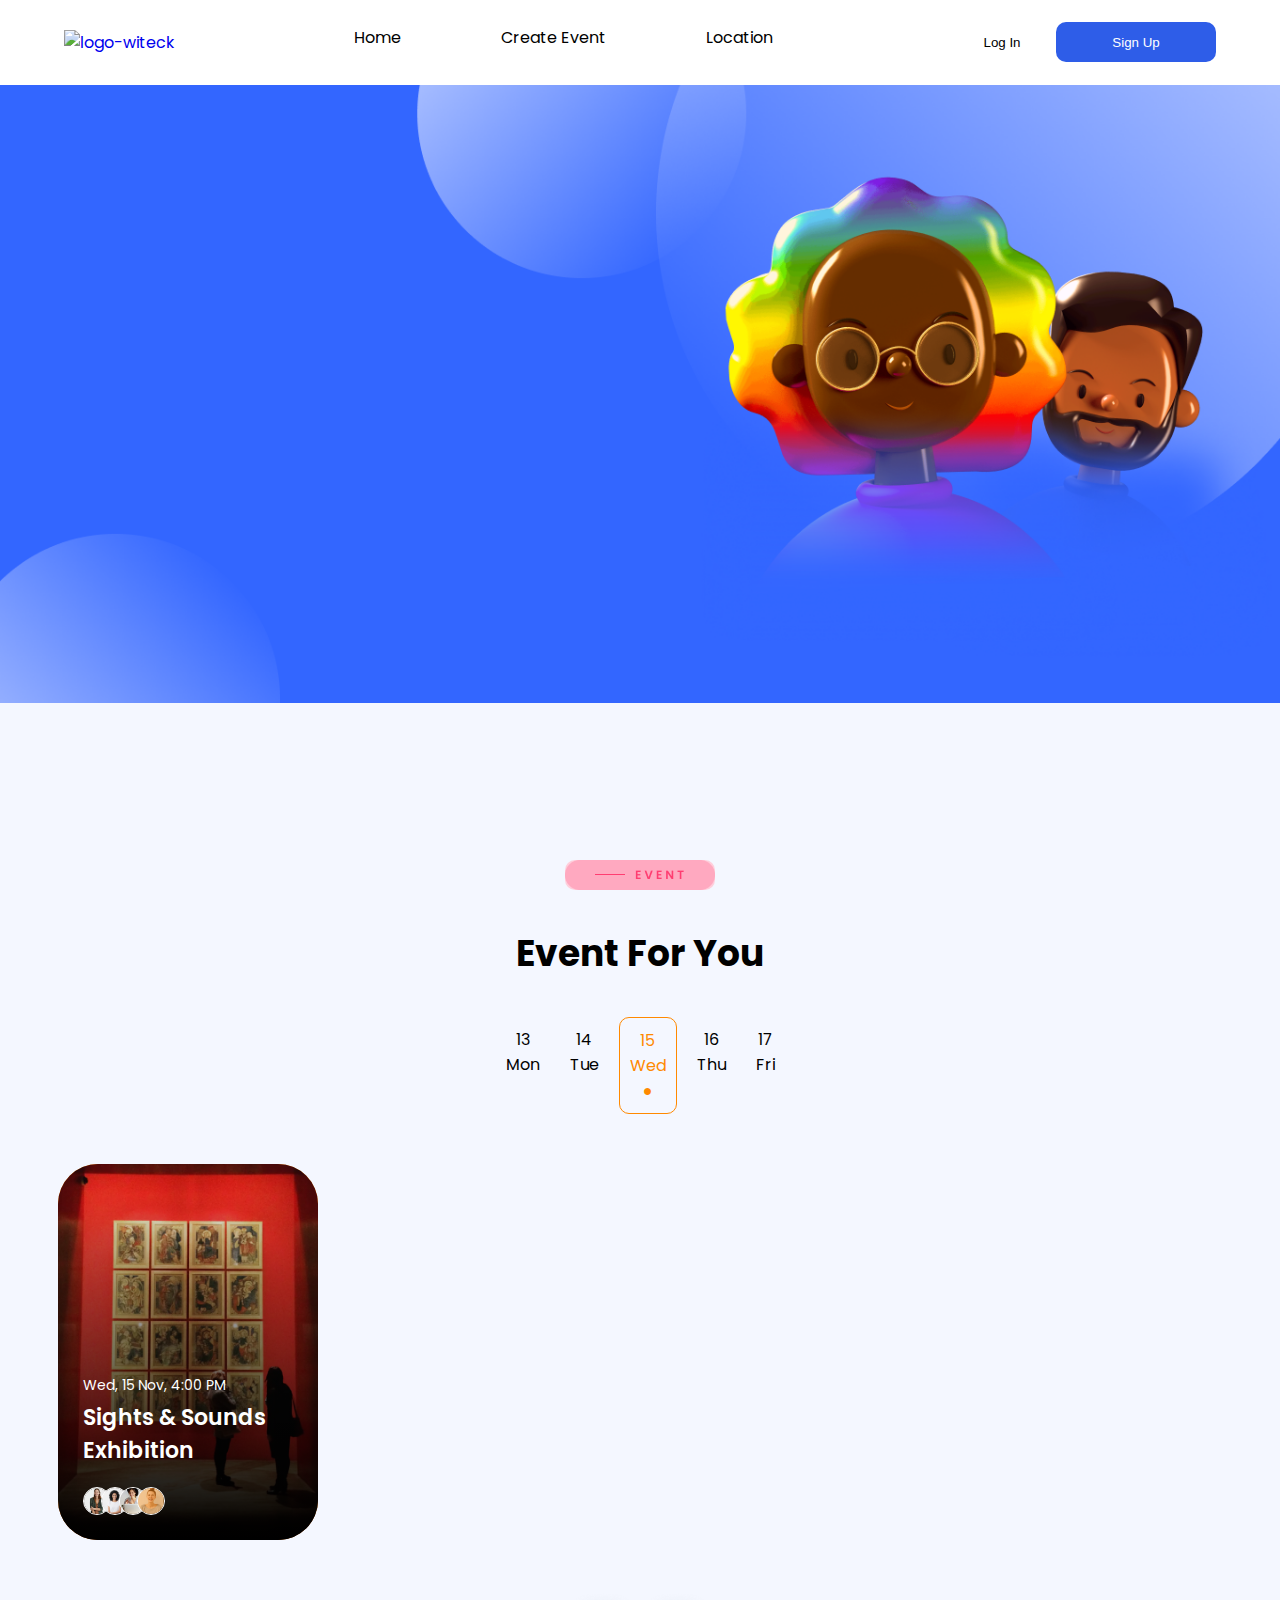
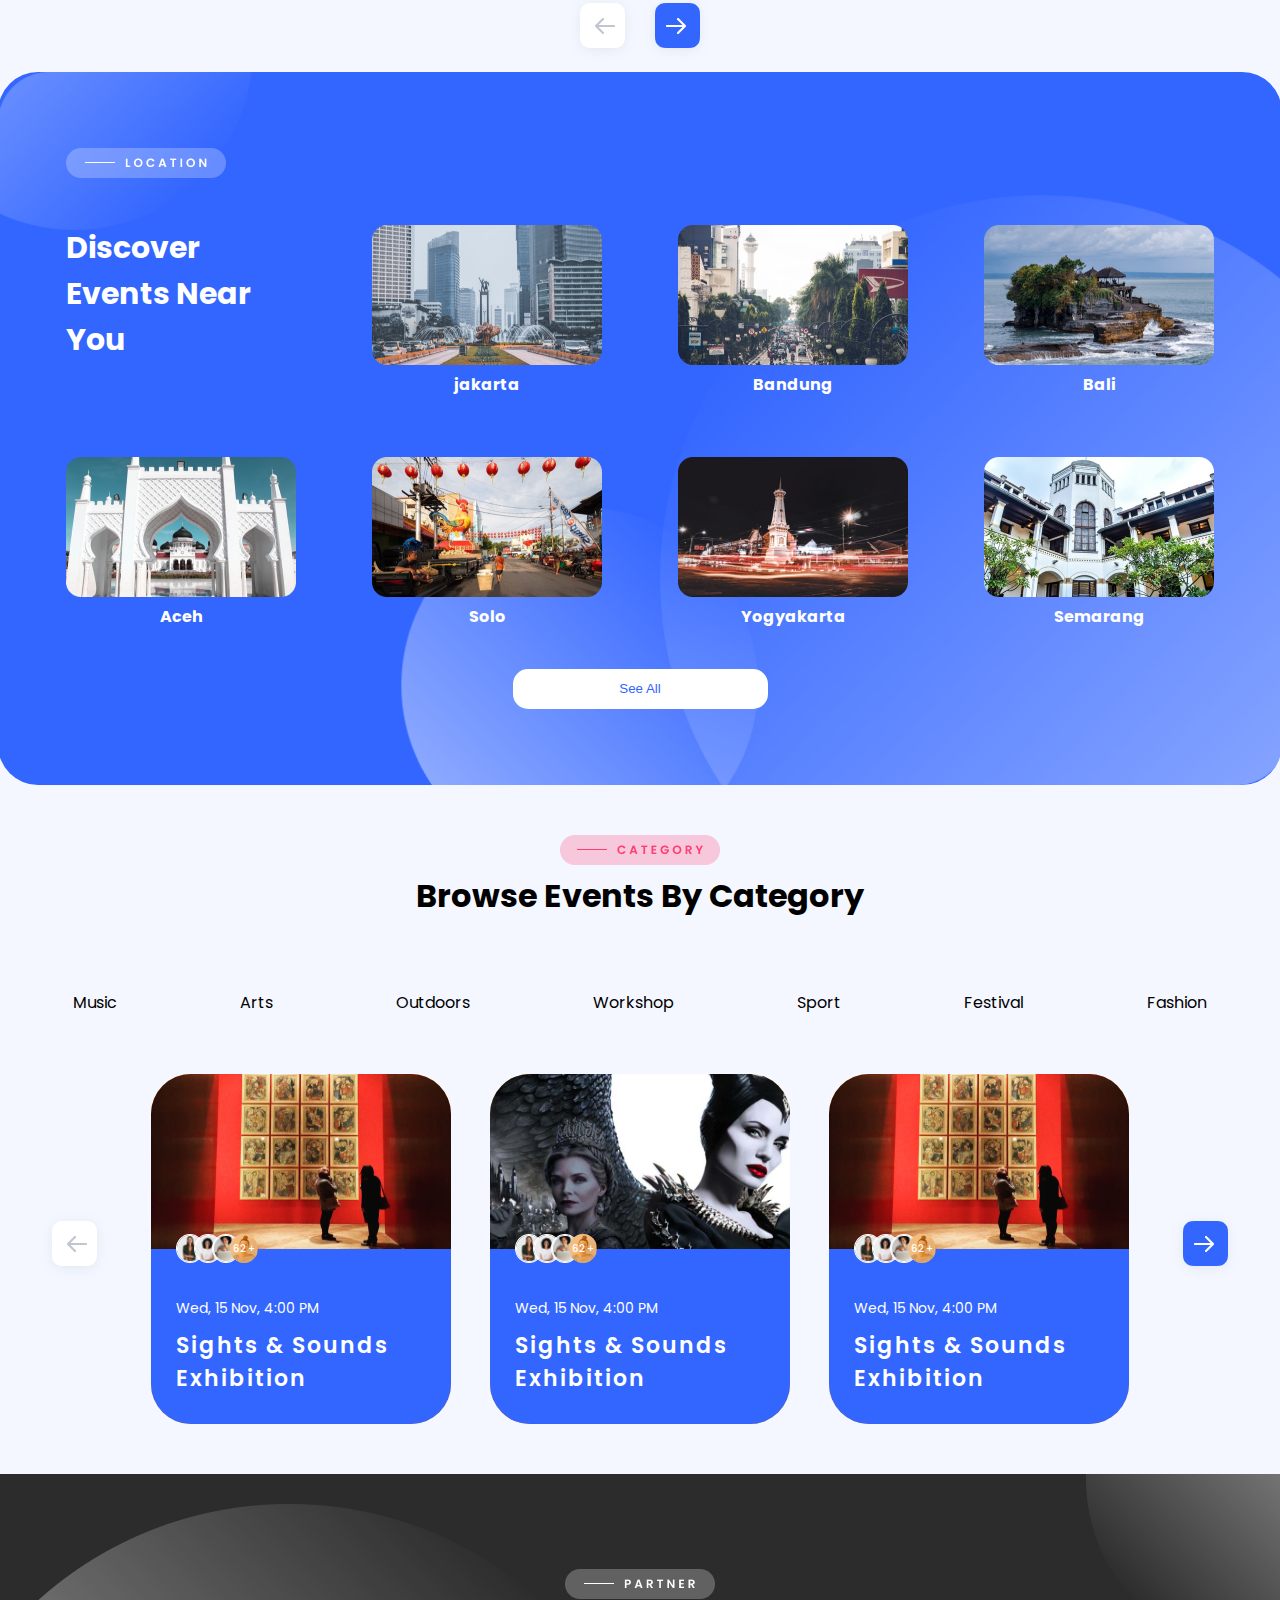
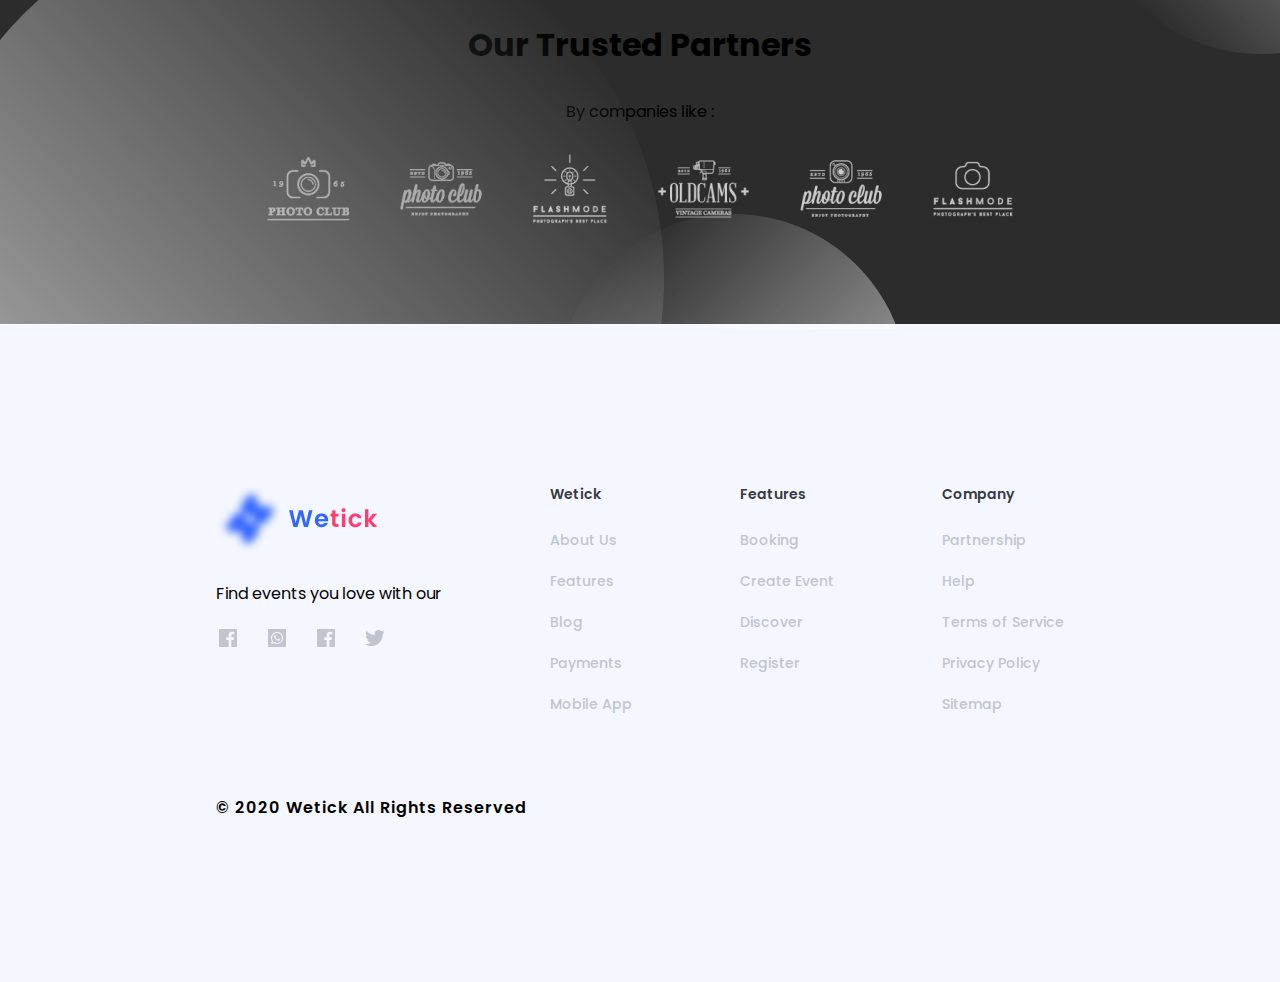
==== index.html @ 055c7e07 "delete structure old and change new ctructure in content event (index.html). Add img too" ====
<!DOCTYPE html>
<html lang="en">
  <head>
    <meta charset="UTF-8" />
    <meta name="viewport" content="width=device-width, initial-scale=1.0" />
    <title>Document</title>
  </head>
  <body>
    <!DOCTYPE html>
    <html lang="en">
      <head>
        <meta charset="UTF-8" />
        <meta name="viewport" content="width=device-width, initial-scale=1.0" />
        <title>Profile</title>
        <!-- My Fonts -->
        <link rel="preconnect" href="https://fonts.googleapis.com" />
        <link rel="preconnect" href="https://fonts.gstatic.com" crossorigin />
        <link
          href="https://fonts.googleapis.com/css2?family=Poppins:wght@100;200;300;400;600;700&display=swap"
          rel="stylesheet"
        />
        <!-- Feather Icons -->
        <script src="https://unpkg.com/feather-icons"></script>
        <!-- Style css -->
        <link rel="stylesheet" href="css/style.css" />
      </head>
      <body>
        <!-- Navbar Start -->
        <nav class="navbar">
          <a href="#"><img src="img/logo-Wetick.png" alt="logo-witeck" /></a>

          <div class="navbar-nav" id="navbar-nav">
            <a href="#home">Home</a>
            <a href="#create">Create Event</a>
            <a href="#location">Location</a>
          </div>

          <div class="button" id="button">
            <button type="button" class="button1">Log In</button>
            <button type="button" class="button2">Sign Up</button>
          </div>
          <div id="hamburger-menu" class="button-hamburger-menu">
            <i data-feather="menu"></i>
          </div>
        </nav>
        <!-- Navbar Start End -->

        <!-- bg picture start -->
        <div class="bg-home">
          <div class="bg-picture">
            <img src="img/logo-background.png" alt="" />
          </div>
          <div class="event">
            <div class="logo-event">
              <img src="img/logo-event.png" alt="" />
            </div>
            <div class="text-event">
              <p>Event For You</p>
            </div>
          </div>
        </div>
        <!-- bg picture start -->

        <!-- date grid start  -->

        <div class="content">
          <div class="date-grid">
            <div>
              <div>13</div>
              <div>Mon</div>
            </div>
            <div>
              <div>14</div>
              <div>Tue</div>
            </div>
            <div class="active">
              <div>15</div>
              <div>Wed</div>
            </div>
            <div>
              <div>16</div>
              <div>Thu</div>
            </div>
            <div>
              <div>17</div>
              <div>Fri</div>
            </div>
          </div>
        </div>
        <!-- date grid end  -->

        <!-- CONTENT EVENT START -->
        <div id="list-event" class="list-event">
          <div class="content-event-index">
            <img src="img/picture-event1.png" alt="event1" />
            <div class="information-event-index">
              <div class="date-event-index">
                <div>Wed, 15 Nov, 4:00 PM</div>
                <div>Sights & Sounds Exhibition</div>
              </div>
              <div class="attende">
                <div>
                  <img src="img/people1.png" alt="people1" />
                </div>
                <div>
                  <img src="img/people2.png" alt="people2" />
                </div>
                <div>
                  <img src="img/people3.png" alt="people3" />
                </div>
                <div>
                  <img src="img/people4.png" alt="people4" />
                </div>
              </div>
            </div>
          </div>
          <!-- <div class="content-event-index">
            <img src="img/picture-event2.png" alt="" />
            <div class="information-event-index">
              <div class="date-event-index">
                <div>Wed, 15 Nov, 4:00 PM</div>
                <div>Sights & Sounds Exhibition</div>
              </div>
              <div class="attende">
                <div>
                  <img src="img/people1.png" alt="avatr1" />
                </div>
                <div>
                  <img src="img/people2.png" alt="avatr1" />
                </div>
                <div>
                  <img src="img/people3.png" alt="avatr1" />
                </div>
                <div>
                  <img src="img/people4.png" alt="avatr1" />
                </div>
              </div>
            </div>
          </div>
          <div class="content-event-index">
            <img src="img/picture-event1.png" alt="" />
            <div class="information-event-index">
              <div class="date-event-index">
                <div>Wed, 15 Nov, 4:00 PM</div>
                <div>Sights & Sounds Exhibition</div>
              </div>
              <div class="attende">
                <div>
                  <img src="img/people1.png" alt="avatr1" />
                </div>
                <div>
                  <img src="img/people2.png" alt="avatr1" />
                </div>
                <div>
                  <img src="img/people3.png" alt="avatr1" />
                </div>
                <div>
                  <img src="img/people4.png" alt="avatr1" />
                </div>
              </div>
            </div>
          </div>
          <div class="content-event-index">
            <img src="img/picture-event2.png" alt="" />
            <div class="information-event-index">
              <div class="date-event-index">
                <div>Wed, 15 Nov, 4:00 PM</div>
                <div>Sights & Sounds Exhibition</div>
              </div>
              <div class="attende">
                <div>
                  <img src="img/people1.png" alt="avatr1" />
                </div>
                <div>
                  <img src="img/people2.png" alt="avatr1" />
                </div>
                <div>
                  <img src="img/people3.png" alt="avatr1" />
                </div>
                <div>
                  <img src="img/people4.png" alt="avatr1" />
                </div>
              </div>
            </div>
          </div>
          <div class="content-event-index">
            <img src="img/picture-event1.png" alt="" />
            <div class="information-event-index">
              <div class="date-event-index">
                <div>Wed, 15 Nov, 4:00 PM</div>
                <div>Sights & Sounds Exhibition</div>
              </div>
              <div class="attende">
                <div>
                  <img src="img/people1.png" alt="avatr1" />
                </div>
                <div>
                  <img src="img/people2.png" alt="avatr1" />
                </div>
                <div>
                  <img src="img/people3.png" alt="avatr1" />
                </div>
                <div>
                  <img src="img/people4.png" alt="avatr1" />
                </div>
              </div>
            </div>
          </div>
          <div class="content-event-index">
            <img src="img/picture-event2.png" alt="" />
            <div class="information-event-index">
              <div class="date-event-index">
                <div>Wed, 15 Nov, 4:00 PM</div>
                <div>Sights & Sounds Exhibition</div>
              </div>
              <div class="attende">
                <div>
                  <img src="img/people1.png" alt="avatr1" />
                </div>
                <div>
                  <img src="img/people2.png" alt="avatr1" />
                </div>
                <div>
                  <img src="img/people3.png" alt="avatr1" />
                </div>
                <div>
                  <img src="img/people4.png" alt="avatr1" />
                </div>
              </div>
            </div>
          </div> -->
        </div>
        <div class="button-event">
          <div class="row-button">
            <a class="button-left">
              <img src="img/button-left.png" alt="" />
            </a>
          </div>
          <div class="row-button">
            <a class="button-left">
              <img src="img/button-right.png" alt="" />
            </a>
          </div>
        </div>
        <!-- CONTENT EVENT END -->
        <!-- city start -->

        <div class="ellipse1">
          <div class="content-ellipse">
            <div class="logo-location">
              <img src="img/logo-location.png" alt="" />
            </div>
            <div class="content-place1">
              <div class="cp1">
                <div class="text-content">
                  <h1>Discover Events Near You</h1>
                </div>
                <div class="cp-jakarta">
                  <img src="img/Jakarta.png" alt="" />
                  <h4>jakarta</h4>
                </div>
                <div class="cp-bandung">
                  <img src="img/bandung.png" alt="" />
                  <h4>Bandung</h4>
                </div>
                <div class="cp-bali">
                  <img src="img/bali.png" alt="" />
                  <h4>Bali</h4>
                </div>
              </div>
            </div>
            <div class="content-place2">
              <div class="cp2">
                <div class="cp-aceh">
                  <img src="img/aceh.png" alt="" />
                  <h4>Aceh</h4>
                </div>
                <div class="cp-solo">
                  <img src="img/solo.png" alt="" />
                  <h4>Solo</h4>
                </div>
                <div class="cp-yogyakarta">
                  <img src="img/yogyakarta.png" alt="" />
                  <h4>Yogyakarta</h4>
                </div>
                <div class="cp-semarang">
                  <img src="img/semarang.png" alt="" />
                  <h4>Semarang</h4>
                </div>
              </div>
            </div>
            <div class="button-city">
              <button type="button">See All</button>
            </div>
          </div>
        </div>

        <!-- city end -->

        <!-- Category start -->
        <div class="category">
          <div class="heading-category">
            <div class="icon-category">
              <img src="img/logo-category.png" alt="" />
            </div>
            <div class="text-category">
              <h1>Browse Events By Category</h1>
            </div>
          </div>
          <div>
            <div class="various-category">
              <div class="nav-category">
                <a href="#">Music</a>
              </div>
              <div class="nav-category">
                <a href="#">Arts</a>
              </div>
              <div class="nav-category">
                <a href="#">Outdoors</a>
              </div>
              <div class="nav-category">
                <a href="#">Workshop</a>
              </div>
              <div class="nav-category">
                <a href="#">Sport</a>
              </div>
              <div class="nav-category">
                <a href="#">Festival</a>
              </div>
              <div class="nav-category">
                <a href="#">Fashion</a>
              </div>
            </div>
            <div class="parent-category">
              <div class="row-button">
                <a class="button-left">
                  <img src="img/button-left.png" alt="" />
                </a>
              </div>
              <div class="child-category">
                <img src="img/pic-category1.png" alt="" />
                <div class="content-avatar">
                  <div class="pic-avatar">
                    <div class="avatar1"></div>
                    <div class="avatar2"></div>
                    <div class="avatar3"></div>
                    <div class="avatar4">
                      <span class="top-layer">62+</span>
                    </div>
                  </div>
                  <div class="information">
                    <div class="day">Wed, 15 Nov, 4:00 PM</div>
                    <div class="title">Sights & Sounds Exhibition</div>
                  </div>
                </div>
              </div>
              <div class="child-category">
                <img src="img/pic-category2.png" alt="" />
                <div class="content-avatar">
                  <div class="pic-avatar">
                    <div class="avatar1"></div>
                    <div class="avatar2"></div>
                    <div class="avatar3"></div>
                    <div class="avatar4">
                      <span class="top-layer">62+</span>
                    </div>
                  </div>
                  <div class="information">
                    <div class="day">Wed, 15 Nov, 4:00 PM</div>
                    <div class="title">Sights & Sounds Exhibition</div>
                  </div>
                </div>
              </div>
              <div class="child-category">
                <img src="img/pic-category1.png" alt="" />
                <div class="content-avatar">
                  <div class="pic-avatar">
                    <div class="avatar1"></div>
                    <div class="avatar2"></div>
                    <div class="avatar3"></div>
                    <div class="avatar4">
                      <span class="top-layer">62+</span>
                    </div>
                  </div>
                  <div class="information">
                    <div class="information-day">
                      <div class="day">Wed, 15 Nov, 4:00 PM</div>
                    </div>
                    <div class="information-tittle">
                      <div class="title">Sights & Sounds Exhibition</div>
                    </div>
                  </div>
                </div>
              </div>
              <div class="row-button">
                <a class="button-right"
                  ><img src="img/button-right.png" alt=""
                /></a>
              </div>
            </div>
          </div>
        </div>
        <!-- Category End -->

        <!-- GAMBAR START -->
        <!-- GAMBAR End -->

        <!-- sponsor start -->
        <div class="bg-sponsor">
          <div class="bg-sponsor-img1">
            <img src="img/Ellipse 1.png" alt="" />
          </div>
          <div class="bg-sponsor-img2">
            <img src="img/Ellipse 2.png" alt="" />
          </div>
          <div class="bg-sponsor-img3">
            <img src="img/Ellipse 3.png" alt="" />
          </div>
          <div class="partner">
            <div class="logo-partner">
              <img src="img/logo-partner.png" alt="" />
            </div>
            <div class="text-sponsor">
              <div class="heading-sponsor">
                <h1>Our Trusted Partners</h1>
              </div>
              <div class="paragraph-sponsor">
                <p>By companies like :</p>
              </div>
              <div class="logo-sponsor">
                <img src="img/sponsor1.png" alt="" />
                <img src="img/sponsor2.png" alt="" />
                <img src="img/sponsor3.png" alt="" />
                <img src="img/sponsor4.png" alt="" />
                <img src="img/sponsor5.png" alt="" />
                <img src="img/sponsor6.png" alt="" />
              </div>
              <div class="logo-sponsor2">
                <div class="clone1">
                  <img src="img/sponsor1.png" alt="" />
                  <img src="img/sponsor3.png" alt="" />
                  <img src="img/sponsor2.png" alt="" />
                </div>
                <div class="clone2">
                  <img src="img/sponsor5.png" alt="" />
                  <img src="img/sponsor4.png" alt="" />
                  <img src="img/sponsor6.png" alt="" />
                </div>
              </div>
            </div>
          </div>
        </div>

        <!-- sponsor END -->

        <footer class="footer">
          <div class="footer1">
            <div class="footer-logo">
              <div class="logo">
                <a href="">
                  <img src="img/logo-wetick.png" alt="" />
                </a>
              </div>
              <div class="text-wetick">Find events you love with our</div>
              <div class="image-social-media">
                <img src="img/logo-facebook.png" alt="" />
                <img src="img/logo-whatsapp.png" alt="" />
                <img src="img/logo-facebook.png" alt="" />
                <img src="img/logo-twitter.png" alt="" />
              </div>
            </div>
            <div class="footer-text">
              <div class="header">Wetick</div>
              <div>About Us</div>
              <div>Features</div>
              <div>Blog</div>
              <div>Payments</div>
              <div>Mobile App</div>
            </div>
            <div class="footer-text">
              <div class="header">Features</div>
              <div>Booking</div>
              <div>Create Event</div>
              <div>Discover</div>
              <div>Register</div>
            </div>
            <div class="footer-text">
              <div class="header">Company</div>
              <div>Partnership</div>
              <div>Help</div>
              <div>Terms of Service</div>
              <div>Privacy Policy</div>
              <div>Sitemap</div>
            </div>
          </div>
          <div class="copy">
            <div>© 2020 Wetick All Rights Reserved</div>
          </div>
        </footer>

        <!-- js -->
        <script src="script/script.js"></script>

        <!-- Feather Icons -->
        <script>
          feather.replace();
        </script>
      </body>
    </html>
  </body>
</html>
---- css/style.css ----
/* USER AUTHENTICATION START*/
.table {
  width: 100%;
}

.tittle {
  text-align: center;
  font-family: "Poppins";
}

.left-table,
.rigth-table {
  height: 100vh;
  width: 60%;
}
.left-table {
  background-color: #3366ff;
  background-image: url(/img/Group\ 12.png);
  background-size: cover;
  background-repeat: no-repeat;
  background-position: center;
}

.right-table {
  background-color: #f4f7ff;
}

.input-wrapper {
  margin-top: 3rem;
  text-align: center;
  display: flex;
  align-items: center;
  flex-direction: column;
}

.input-wrapper input {
  width: 50%;
  border-radius: 15px;
  height: 40px;
  border: 1px solid rgb(192, 190, 190);
  padding: 0 1rem;
}

.input-wrapper button {
  width: 50%;
  color: white;
  background-color: #3366ff;
  margin-top: 2rem;
  height: 2.5rem;
  border-radius: 15px;
  text-align: center;
  border: 1px solid gray;
}

.left-table,
.rigth-table {
  height: 100vh;
  width: 50%;
}
/* USER AUTHENTICATION  END */

* {
  padding: 0;
  margin: 0;
  box-sizing: border-box;
  outline: none;
  text-decoration: none;
  border: none;
}

body {
  font-family: "Poppins";
  background-color: #f4f7ff;
  color: black;
  max-height: 1000px;
  margin: -2px;
  padding: -2px;
}

/* NAVBAR START */
.navbar {
  display: flex;
  justify-content: space-between;
  align-items: center;
  padding: 1.4rem 5%;
  background-color: #ffffff;
  position: fixed;
  top: 0;
  right: 0;
  left: 0;
  z-index: 9999;
}

.navbar .navbar-nav a {
  color: black;
  margin: 0 3rem;
  font-size: 1rem;
  display: inline-block;
}

.navbar .navbar-nav a:hover {
  color: #2e5de8;
}

.navbar .navbar-nav a::after {
  content: "";
  display: block;
  border-bottom: 0.1rem solid #2e5de8;
  padding-bottom: 0.5rem;
  transform: scaleX(0);
  transition: 0.2s linear;
}

.navbar .navbar-nav a:hover::after {
  transform: scaleX(0.5);
}

.container-fluid,
.navbar-brand {
  display: flex;
  align-items: center;
}

.navbar-brand img {
  width: 55px;
  margin-right: 10px;
  border-radius: 50%;
  height: 55px;
}

a.navbar-brand {
  color: black;
}

.button .button1 {
  background-color: white;
  border: none;
  width: 100px;
  height: 40px;
}

.button .button2 {
  background-color: #2e5de8;
  width: 160px;
  height: 40px;
  border: none;
  color: #ffffff;
  border-radius: 10px;
}

/* NAVBAR END */

.padding-booking {
  display: flex;
  flex-direction: row;
}

/* tikets start */
.bg-booking {
  margin-top: 200px !important;
  background-color: #ffffff;
  padding: 140px 120px;
  border-radius: 20px;
  width: 100%;
  height: 100%;
}

.right {
  display: flex;
  flex-direction: column;
  gap: 25px;
}
.heading {
  margin-bottom: 50px;
}
.heading {
  display: flex;
  justify-content: space-between;
  margin-top: 50px;
}

.heading .headingtext {
  font-size: 20px;
}

.available1 {
  text-align: end;
}

.shorting {
  display: flex;
}

.shorting p {
  color: red;
  font-size: 10px;
  margin: 5px;
}

.shorting img {
  margin-top: -10px;
  width: 50px;
}

/* tiket end */

/* section1 start */
.emot1purple {
  display: flex;
  width: 100%;
  justify-content: space-between;
}

.section1,
.section2,
.section3 {
  display: flex;
  justify-content: space-between;
}

.row1 {
  margin-left: 20px;
}

.row1 h3 {
  margin-top: 15px;
}

.operator {
  display: flex;
  margin-top: 25px;
}

.operators {
  border: 1px solid gray;
  padding: 2px 5px;
  border-radius: 5px;
}

.operator p {
  margin: 10px;
}
/* ticket end */

/* shorting */
.section1 .emot1 img {
  width: 45px;
  height: 45px;
}

/* line */
.line img {
  width: 100%;
}

/* Total */
.total,
.ticketdetail {
  display: flex;
  justify-content: space-between;
}

.text2 p {
  color: #2e5de8;
}

/* Button */
.checkout button {
  width: 315px;
  height: 55px;
  color: #ffffff;
  font-size: 20px;
  background-color: #2e5de8;
  border-radius: 20px;
  margin-top: 3rem;
  margin-bottom: 10rem;
}

/* PAYMENT START*/
.bg {
  margin-top: 200px !important;
  background-color: #ffffff;
  margin: auto;
  padding: 140px 120px;
  border-radius: 20px;
  width: 80%;
}
.all-payment {
  display: flex;
  justify-content: space-between;
}
.payment {
  display: flex;
  gap: 30px;
  align-items: center;
}

.iconswallet {
  padding: 0;
  margin: 15px;
}

.atmcard {
  display: flex;
  align-items: center;
  left: 15%;
  position: relative;
}

.left h1 {
  margin-bottom: 5rem;
  font-size: 20px;
}

.left-payment {
  display: flex;
  flex-direction: column;
  gap: 20px;
}

.iconsdown {
  display: flex;
  flex-direction: row;
  gap: 50px;
  margin: auto;
}

.ticketdetail {
  display: flex;
  flex-direction: row;
  gap: 80px;
}

.ticketdetail1 h4,
.ticketdetail2 h4 {
  margin: 20px 0;
}

.ticketdetail2 {
  text-align: right;
  color: #3366ff;
}
.right-payment {
  display: flex;
  flex-direction: column;
  gap: 30px;
}

.border-right {
  border-left: 1px solid gainsboro;
  height: 280px;
  display: flex;
  justify-content: center;
  padding: 1px;
}

.right-payment button {
  width: 100%;
  height: 55px;
  background-color: #3366ff;
  color: #ffffff;
  border-radius: 15px;
}

/* PAYMENT END */

/* FOOTER */

.footer {
  padding: 160px 218px;
}

.footer1 {
  display: flex;
}

.footer-logo {
  display: flex;
  flex-direction: column;
  gap: 20px;
}

.image-social-media {
  display: flex;
  flex-direction: row;
  gap: 25px;
}

.copy div {
  font-size: 16px;
  font-weight: 600;
  letter-spacing: 1px;
}

.footer-text {
  display: flex;
  flex-direction: column;
  gap: 20px;
}

.header {
  font-size: 16px;
  color: #373a42;
  font-weight: 600;
  margin-bottom: 5px;
}

.footer-text .header {
  font-size: 14px;
  color: #373a42;
  font-weight: 500;
  line-height: 21px;
  font-weight: 600;
}

.footer-text div {
  font-size: 14px;
  color: #c1c5d0;
  font-weight: 500;
  line-height: 21px;
}
.footer1 {
  display: flex;
  justify-content: space-between;
}

.copy {
  margin-top: 80px;
}

/* FIRST MY BOOKING START */
.profile-name {
  margin-top: 200px;
  padding-left: 70px;
}

.info-profile {
  display: flex;
  gap: 25px;
}

.photo-profile {
  width: 55px;
  height: 55px;
  border-radius: 25px;
}

.icon-sidebar {
  padding-top: 50px;
  display: flex;
  flex-direction: column;
  gap: 40px;
}

.name-profile3-blue p {
  color: #3366ff;
}

.name-profile5-blue p {
  color: #3366ff;
}

.name-profile9-blue p {
  color: #3366ff;
}

.name-profile6-blue p {
  color: #3366ff;
}

.icon-sidebar-profile,
.icons-sidebar-booking,
.icons-sidebar-wishlist,
.icons-sidebar-logout,
.icons-sidebar-wishlist-blue,
.icons-sidebar-setting {
  display: flex;
  align-items: center;
  gap: 20px;
}

.icon-sidebar-wallet-card {
  display: grid;
  left: 20%;
  gap: 20px;
  position: relative;
}

.navigation-side-content {
  display: flex;
}

.name-profile4 p {
  margin-left: 20px;
}

.name-profile8 {
  color: red;
}

.name-profile9-red {
  color: red;
}

/* pembungkus profile */
.bg-profile {
  display: flex;
}

.detail-profile {
  background-color: #ffffff;
  margin-left: 70px;
  margin-right: 70px;
  width: 100%;
  height: 100%;
  border-radius: 20px;
  padding-right: 70px;
  margin-top: 200px;
  padding-left: 70px;
}

.detail-profile-profile {
  background-color: #ffffff;
  margin-left: 70px;
  width: 1050px;
  height: 1000px;
  border-radius: 20px;
  padding-right: 70px;
  margin-top: 200px;
}

.padding-detail-profile {
  padding: 50px;
}

.detail-profile-left-profile-heading {
  margin-top: 50px;
}

.detail-profile-left1 {
  display: grid;
  gap: 40px;
}

.detail-profile-left-profile-name {
  display: flex;
}

.input-name {
  border: 1px solid black;
  width: 315px;
  height: 55px;
  border-radius: 10px;
  display: flex;
  text-align: center;
  padding: 20px;
}

.detail-profile-left-profile-name-input,
.text {
  margin: auto;
}

/* CHANGE PASSWORD START */
.padding-profile {
  padding: 46px 0 366px 50px;
}

.old-password,
.new-password,
.confirm-password {
  margin-top: 60px;
  display: flex;
  align-items: center;
  font-size: 12px;
}
.input-old-password input,
.input-new-password input,
.input-confirm-password input {
  margin-left: 200px;
  border: 1px solid black;
  border-radius: 15px;
  height: 55px;
  width: 550px;
  padding-left: 20px;
}

button.button-event {
  background-color: #2e5de8;
  margin-top: 33px;
  width: 100%;
  height: 61px;
  border-radius: 20px;
  color: #ffffff;
  font-size: 16px;
}
/* CHANGE PASSWORD end */

/* BOOKING  WITH NAVIGATION CALENDER START */
.menu-event {
  display: flex;
  padding: 33px 50px;
  justify-content: space-between;
}

.icon-calender {
  display: flex;
  width: 125px;
  height: 50px;
  background-color: #eaf1ff;
  padding: 15px;
  border-radius: 10px;
}

.p-calender {
  margin-left: 10px;
  color: #3366ff;
}

.box-kosong {
  display: flex;
  flex-direction: column;
  gap: 15px;
  text-align: center;
  justify-content: center;
  padding: 200px;
}
/* BOOKING  WITH NAVIGATION CALENDER END */

/* BOOOKING START */

/* event */
.event-page2 {
  padding: 5rem;
  background-color: #ffffff;
  margin-top: 200px !important;
  border-radius: 20px;
  width: 100%;

  margin-right: 60px !important;
  display: flex;
}

.content-event {
  display: flex !important;
  gap: 100px;
  flex: 1;
}

.picture-event {
  display: flex;
  flex-direction: column;
  align-items: center;
  justify-content: center;
}

.icon-heart {
  display: flex;
  align-items: center;
  text-align: center;
  justify-content: center;
  flex-direction: row;
  gap: 20px;
}

.text-heart {
  font-size: 15px;
}

.detail-event {
  display: flex;
  flex-direction: column;
  gap: 30px;
}

.location-event {
  display: flex;
  flex-direction: row;
  gap: 80px;
}

.location-date1 {
  display: flex;
  flex-direction: row;
  gap: 10px;
}

.location-date2 {
  display: flex;
  flex-direction: row;
  gap: 10px;
}

.content-attende {
  display: flex;
  flex-direction: column;
  gap: 15px;
}

.more-detail {
  display: flex;
  flex-direction: column;
  gap: 15px;
}

.link-detail a {
  color: #3366ff;
}

.text-location h1 {
  font-size: 30px;
}

.map-location iframe {
  width: 315px;
}

.location-map {
  display: flex;
  flex-direction: column;
  gap: 20px;
}

.button-location button {
  background-color: #3366ff;
  width: 315px;
  height: 55px;
  color: #ffffff;
  border-radius: 15px;
}

/* BOOKING END */

/* INDEX HOME */
.bg-picture img {
  width: 100%;
}

.event {
  display: flex;
  justify-content: center;
  align-items: center;
  margin-top: 150px;
  flex-direction: column;
}

.logo-event {
  background-color: #ffcedb;
  width: 150px;
  height: 30px;
  border-radius: 10px;
  text-align: center;
}

.text-event {
  font-size: 36px;
  font-weight: 700;
  margin: 36px;
}

.date-grid {
  display: flex;
  gap: 10px;
}

.date-grid > div div:first-child {
  text-align: center;
}

.date-grid .active {
  border: 1px solid #ff8900;
  color: #ff8900;
  border-radius: 10px;
}

.date-grid > div {
  padding: 10px;
}

.date-grid {
  display: flex;
  justify-content: center;
}

.date-grid .active::after {
  content: "\25CF";
  display: flex;
  justify-content: center;
}

.list-event {
  display: flex;
  gap: 30px;
  overflow-x: scroll;
  margin: 50px 60px;
}

.content-event-index {
  width: 260px;
  height: 376px;
  background-color: #ff8900;
  border-radius: 40px;
  overflow: hidden;
  position: relative;
  flex-shrink: 0;
}

.content-event-index img {
  width: 100%;
  height: 100%;
  object-fit: cover;
}

.information-event-index {
  position: absolute;
  top: 0;
  left: 0;
  width: 100%;
  height: 100%;
  display: flex;
  flex-direction: column;
  justify-content: flex-end;
  padding: 25px;
  box-sizing: border-box;
  background-image: linear-gradient(to bottom, transparent, black);
  color: #ffffff;
}

.information-event-index div:first-child {
  font-size: 14px;
}

.information-event-index div:nth-child(2) {
  font-size: 22px;
  font-weight: 600;
}

.date-event-index {
  display: flex;
  flex-direction: column;
  gap: 5px;
}

.attende {
  display: flex;
  margin-top: 20px;
}

.attende div {
  width: 28px;
  height: 28px;
  border-radius: 14px;
  overflow: hidden;
  border: 1px solid white;
}

.attende div:not(:first-child) {
  margin-left: -10px;
}

.attende div:last-child {
  position: relative;
}

.attende div:last-child::after {
  content: "";
  position: absolute;
  top: 0;
  left: 0;
  width: 100%;
  height: 100%;
  background-color: #ff880063;
}

.attende div img {
  width: 100%;
  height: 100%;
  object-fit: cover;
}

.button-event {
  display: flex;
  justify-content: center;
  align-items: center;
}

.button-hamburger-menu {
  display: none;
}

.button-hamburger-menu2 {
  display: none;
}

.button-hamburger-menu {
  background-color: transparent;
}

.button-hamburger-menu a {
  color: black;
}

.bg-sponsor2 {
  display: none;
}

/* sampai sini */

.pic-city {
  display: flex;
  justify-content: center;
  align-items: center;
  margin: 50px;
}

.content-category {
  margin-top: 80px;
  display: flex;
  flex-direction: row;
  align-items: center;
  justify-content: center;
}

.category {
  margin-top: 50px;
}

.category {
  display: flex;
  flex-direction: column;
  text-align: center;
  gap: 20px;
}

.nav-category a {
  color: black;
  margin: 0 3rem;
  font-size: 1rem;
  display: inline-block;
}

.nav-category a:hover {
  color: #2e5de8;
}

.nav-category a::after {
  content: "";
  display: block;
  border-bottom: 0.1rem solid #2e5de8;
  padding-bottom: 0.5rem;
  transform: scaleX(0);
  transition: 0.2s linear;
}

.nav-category a:hover::after {
  transform: scaleX(0.5);
}

.various-category {
  display: flex;
  justify-content: space-evenly;
  margin-top: 50px;
}

.content {
  display: flex;
  justify-content: center;
}

/* CATEGORY */
.parent-category {
  width: 100%;
  margin-top: 50px;
  display: flex;
  justify-content: space-evenly;
  align-items: center;
  flex-direction: row;
}

.child-category {
  width: 300px;
  height: 350px;
  background-color: #ff8900;
  display: flex;
  flex-direction: column;
  border-radius: 40px;
  overflow: hidden;
  flex-shrink: 0;
}

.child-category img {
  width: 100%;
  height: 50%;
}

.content-avatar {
  width: 100%;
  height: 50%;
  background-color: #3366ff;
}

.pic-avatar {
  display: flex;
  margin-left: 35px;
  margin-top: -15px;
  margin-bottom: 35px;
}

.pic-avatar div {
  position: relative;
  width: 28px;
  height: 29px;
  border-radius: 50%;
  margin-left: -10px;
  font-size: 10px;
  text-align: center;
  line-height: 29px;
  box-sizing: border-box;
}

.avatar1 {
  background-image: url(../img/avatar1.png);
  background-size: cover;
  border: 1px solid white;
}
.avatar2 {
  background-image: url(../img/avatar2.png);
  background-size: cover;
  border: 1px solid white;
}

.avatar3 {
  background-image: url(../img/avatar3.png);
  background-size: cover;
  border: 1px solid white;
}

.avatar4 {
  background-image: url(../img/avatar4.png);
  background-size: cover;
}

.avatar4 .top-layer {
  color: #fff;
  display: block;
  position: absolute;
  background: linear-gradient(0deg, #ff880075, #ff880075);
  width: 28px;
  height: 29px;
  border-radius: 50%;
  text-align: center;
  letter-spacing: 0.5px;
  font-weight: 500;
}

.information {
  display: flex;
  flex-direction: column;
  text-align: left;
  gap: 10px;
  margin-left: 25px;
}

.day {
  color: #fff;
  font-size: 14px;
  gap: 20px;
}

.title {
  color: #fff;
  font-size: 22px;
  letter-spacing: 2px;
  font-weight: 600;
}

/* city */
.ellipse1 {
  background-color: #3366ff;
  width: 100%;
  height: 100%;
  margin: auto;
  border-radius: 40px;
  background-image: url(../img/group-bubble.png);
  background-size: cover;
}

.content-ellipse {
  padding: 76px 68px;
  display: flex;
  flex-direction: column;
  gap: 40px;
  width: 100%;
}

.content-place1 {
  display: flex;
  flex-direction: column;
  gap: 50px;
  justify-content: space-between;
}

.text-content {
  font-weight: 600;
  font-size: 15px;
  width: 230px;
  height: 192px;
  color: #fff;
  font-family: "Poppins";
}

.cp1 {
  display: flex;
  flex-direction: row;
  justify-content: space-between;
  gap: 60px;
  width: 100%;
}

.cp-jakarta h4,
.cp-bandung h4,
.cp-bali h4,
.cp-aceh h4,
.cp-solo h4,
.cp-yogyakarta h4,
.cp-semarang h4 {
  text-align: center;
  color: #ffffff;
}

.cp2 {
  display: flex;
  flex-direction: row;
  gap: 60px;
  justify-content: space-between;
  width: 100%;
}

.button-city {
  display: flex;
  align-items: center;
  justify-content: center;
}

.button-city button {
  width: 100%;
  background-color: #ffffff;
  color: #3366ff;
  width: 255px;
  height: 40px;
  border-radius: 15px;
  font-weight: 500;
}

/* sponsor */
.bg-sponsor {
  background-color: rgb(45, 44, 44);
  width: 100%;
  height: 450px;
  margin-top: 50px;
}

.bg-sponsor-img1 img {
  position: absolute;
  padding-top: 30px;
}

.bg-sponsor-img2 img {
  position: absolute;
  padding-top: 340px;
  padding-left: 560px;
}

.bg-sponsor-img3 img {
  position: absolute;
  padding-left: 85%;
}

.partner {
  display: flex;
  flex-direction: column;
  text-align: center;
  justify-content: center;
  align-items: center;
  padding: 95px 285px;
  gap: 15px;
}

.text-sponsor {
  display: flex;
  flex-direction: column;
  gap: 30px;
}

.logo-sponsor {
  display: flex;
  justify-content: center;
  flex-direction: row;
  gap: 50px;
  align-items: center;
}

.logo-sponsor2 {
  display: none;
}

.logo-partner-clone {
  display: none;
}
/* PROFILE START */

.detail-profile-left {
  width: 468px;
}

.personal-profile,
.gender-profile {
  display: flex;
  align-items: center;
}

.heading-profile,
.detail-profile-left {
  display: flex;
  flex-direction: column;
  gap: 70px;
}
.personal-profile,
.gender-profile,
.profession-profile,
.nationality-profile,
.username-profile {
  display: flex;
  flex-direction: row;
  justify-content: space-between;
}

.own-profile {
  display: flex;
  flex-direction: column;
  gap: 50px;
}

.personal-profile-name-input,
.profession-profile-name-input,
.nationality-profile-name-input {
  width: 315px;
  height: 55px;
  border: 1px solid gray;
  border-radius: 15px;
}

.nationality-profile-name-input,
.profession-profile-name-input,
.personal-profile-name-input {
  display: flex;
  overflow: hidden;
  justify-content: space-between;
}

.nationality-profile,
.profession-profile,
.personal-profile-name {
  display: flex;
  align-items: center;
}

.nationality-profile-name-input button,
.profession-profile-name-input button,
.personal-profile-name-input button {
  background-color: transparent;
  width: 55px;
}

.nationality-profile-name-input input,
.profession-profile-name-input input,
.personal-profile-name-input input {
  padding: 17px 25px;
  width: 100%;
}

.username-profile,
.email-profile,
.phone-profile,
.birthday-profile {
  display: flex;
  flex-direction: row;
  justify-content: space-between;
}

.email-profile-example a,
.phone-profile-example a,
.username-profile-example a,
.birthday-profile-example a {
  color: #2e5de8;
  margin-left: 15px;
}

.name-profile4 p {
  color: #3366ff;
}

.own-profile .button-edit {
  background-color: #2e5de8;
  width: 315px;
  height: 61px;
  color: #ffffff;
  border-radius: 10px;
}

/* DETAIL PROFILE RIGHT */
.detail-profile-right-padding {
  padding: 80px 0 343px 100px;
}

.detail-profile-padding {
  display: flex;
  justify-content: space-between;
  margin-top: 30px;
}

.edit-picture-profile {
  display: flex;
  flex-direction: column;
  text-align: center;
  gap: 60px;
}

.change-picture {
  border: 1px solid #3366ff;
  width: 255px;
  height: 40px;
  text-align: center;
  border-radius: 10px;
  text-align: center;
}

.text-picture {
  display: flex;
  flex-direction: column;
  text-align: start;
  gap: 20px;
}

/* Media Querie */
/* Mobile Phone */
@media (max-width: 576px) {
  html {
    font-size: 75%;
  }

  /* USER AUTHENTICATION */
  .left-table {
    display: none;
  }
  .input-wrapper {
    display: flex;
    align-items: center;
  }

  .input-wrapper .button {
    display: flex;
    align-items: center;
    justify-content: center;
  }

  /* NAVBAR */
  .button-hamburger-menu {
    display: inline-block;
  }

  .button-hamburger-menu2 {
    display: inline-block;
  }

  .container-fluid {
    display: none;
  }
  .navbar-nav,
  .button {
    display: flex;
    flex-direction: column;
  }
  /* FOOTER */
  .footer {
    display: flex;
    flex-direction: column;
  }

  button.button {
    text-align: center;
  }

  .footer {
    display: flex;
    padding-left: 20px;
    flex-direction: column;
  }
  .footer1 {
    display: flex;
    flex-direction: column;
    gap: 20px;
  }
  /* HOME */
  .bg-sponsor {
    height: 650px;
  }

  .bg-sponsor-img1 img {
    padding-top: 300px;
  }

  .bg-sponsor-img3 img {
    padding-left: 300px;
  }

  .logo-sponsor {
    display: none;
  }

  .logo-sponsor2 {
    display: flex;
    flex-direction: row;
    justify-content: center;
    align-items: center;
    gap: 60px;
  }

  .clone1 {
    display: flex;
    flex-direction: column;
    gap: 40px;
  }

  .clone2 {
    display: flex;
    flex-direction: column;
    gap: 50px;
  }

  /* Event */
  .content-event {
    display: flex;
    flex-wrap: wrap;
  }

  /* payment */
  .all-payment {
    display: flex;
    flex-wrap: wrap;
  }
  .border-right {
    display: none;
  }
  /* Profile */

  .profile-name {
    display: none;
  }

  .detail-profile-padding {
    display: flex;
    flex-wrap: wrap-reverse;
  }

  .own-profile {
    display: flex;
    gap: 40px;
  }

  .change-picture,
  .text-picture {
    display: none;
  }

  .detail-profile {
    width: 80%;
  }

  .detail-profile-right-padding {
    padding: 50px;
  }

  .detail-profile-padding {
    display: flex;
    justify-content: center;
  }

  .personal-profile,
  .username-profile,
  .email-profile,
  .phone-profile,
  .gender-profile {
    display: flex;
    flex-direction: column;
    align-items: flex-start;
    gap: 10px;
  }

  .gender-profile-male {
    display: flex;
    flex-direction: row;
    gap: 15px;
  }
  .profession-profile {
    display: flex;
    flex-direction: column;
    align-items: flex-start;
    gap: 10px;
  }

  .profession-profile-name p {
    display: flex;
    text-align: start;
  }

  .nationality-profile {
    display: flex;
    flex-direction: column;
    align-items: flex-start;
    gap: 10px;
  }

  .right {
    display: flex;
    flex-wrap: wrap;
  }
}
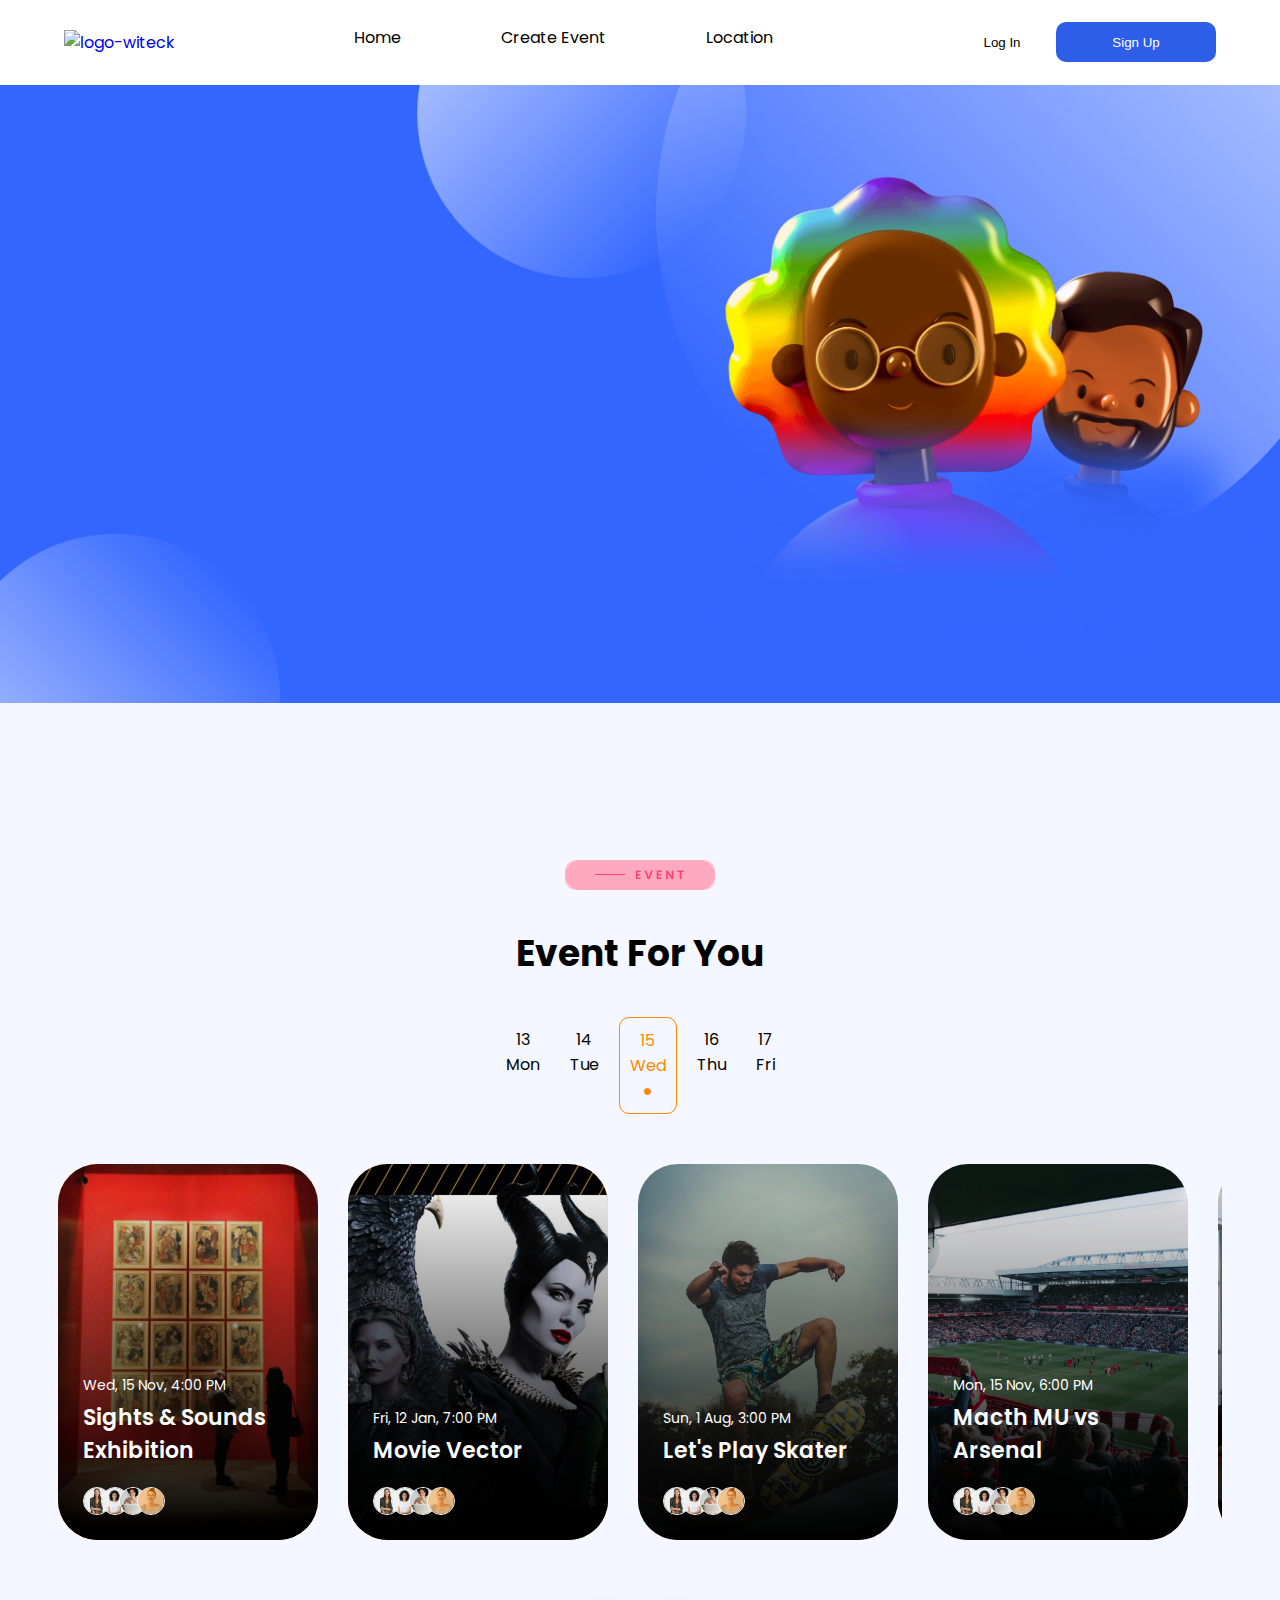
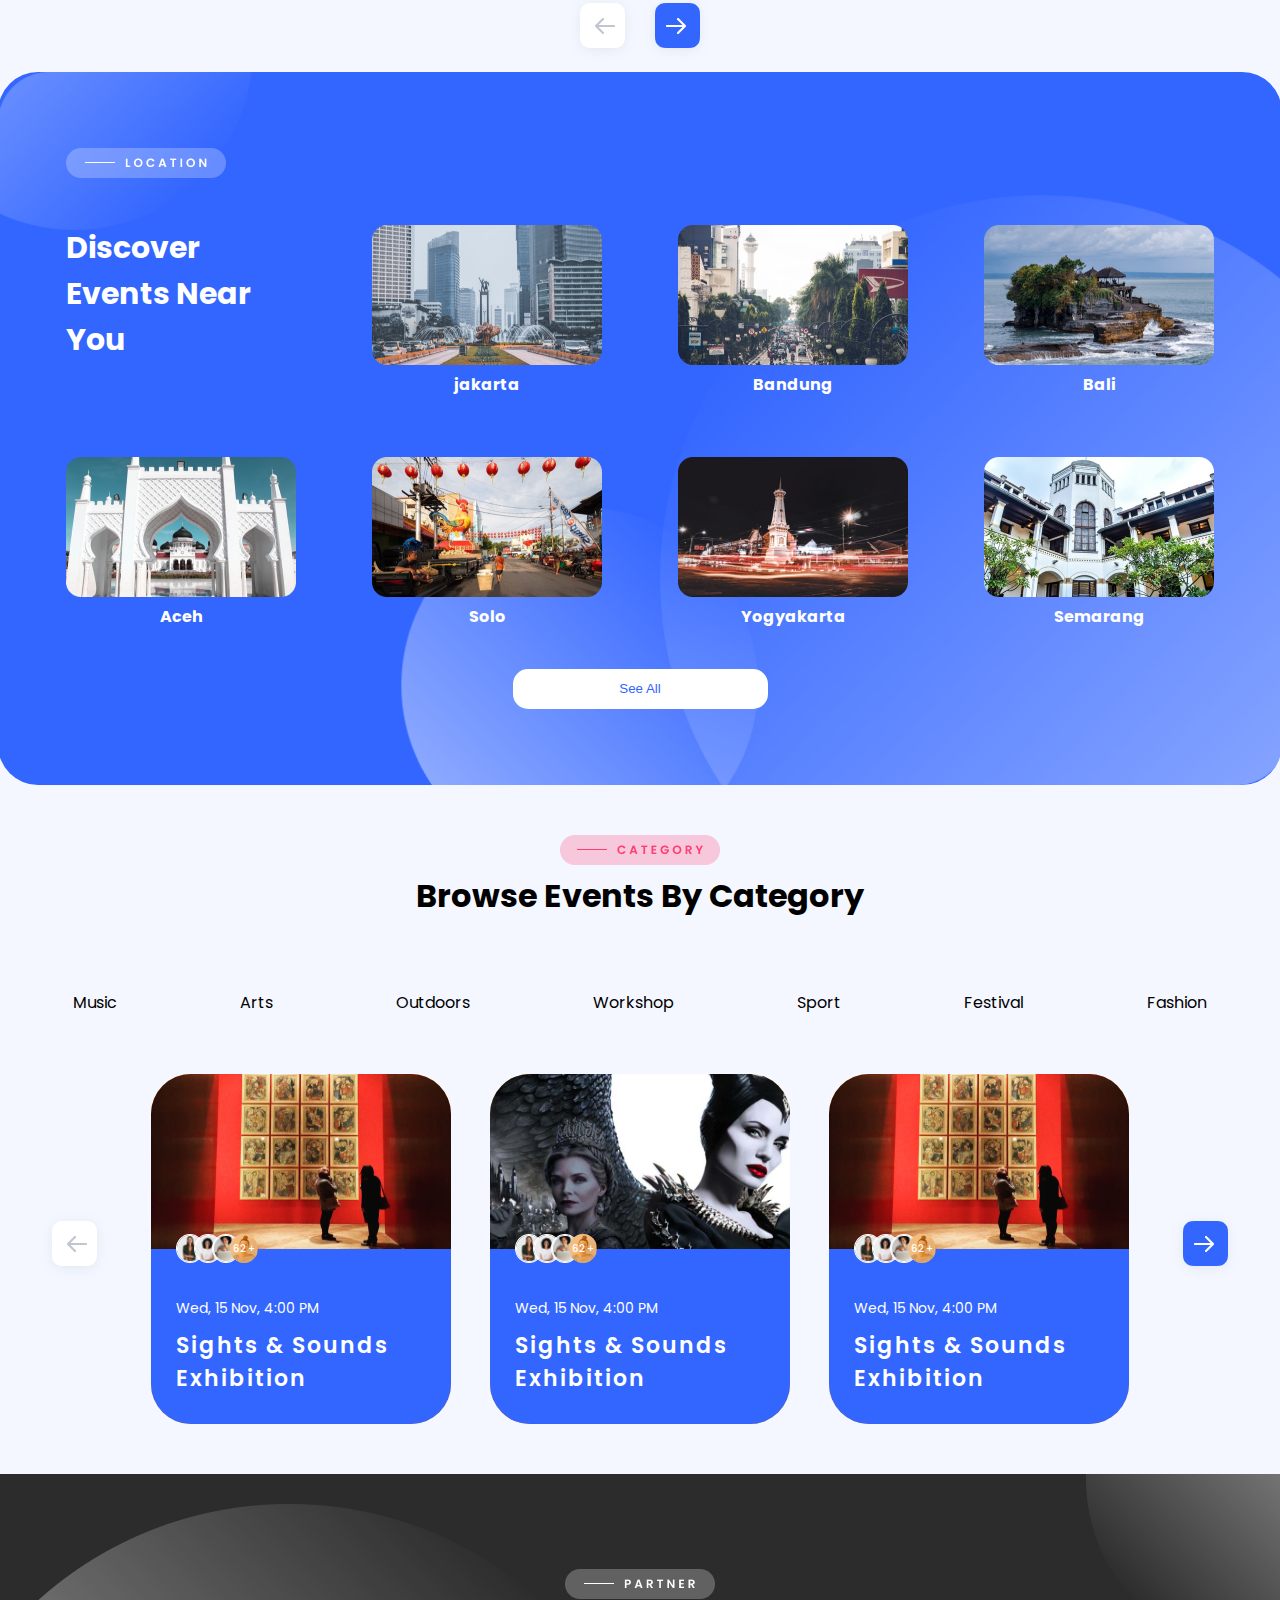
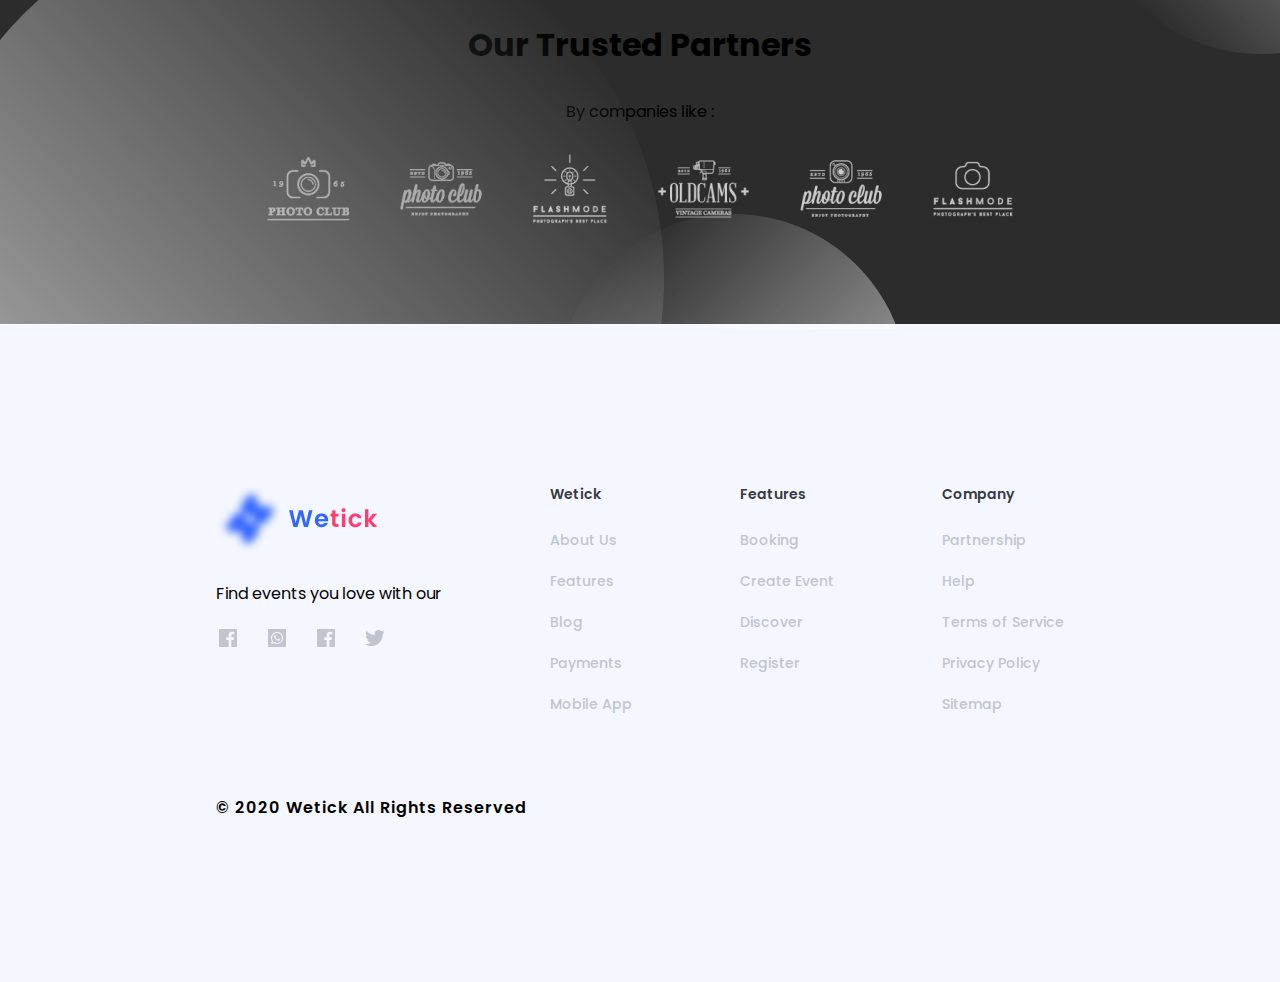
==== commit 5f8c11c4: "add id in div ellipse for anchor" ====
--- a/index.html
+++ b/index.html
@@ -245,7 +245,7 @@
         <!-- CONTENT EVENT END -->
         <!-- city start -->
 
-        <div class="ellipse1">
+        <div class="ellipse1" id="location">
           <div class="content-ellipse">
             <div class="logo-location">
               <img src="img/logo-location.png" alt="" />
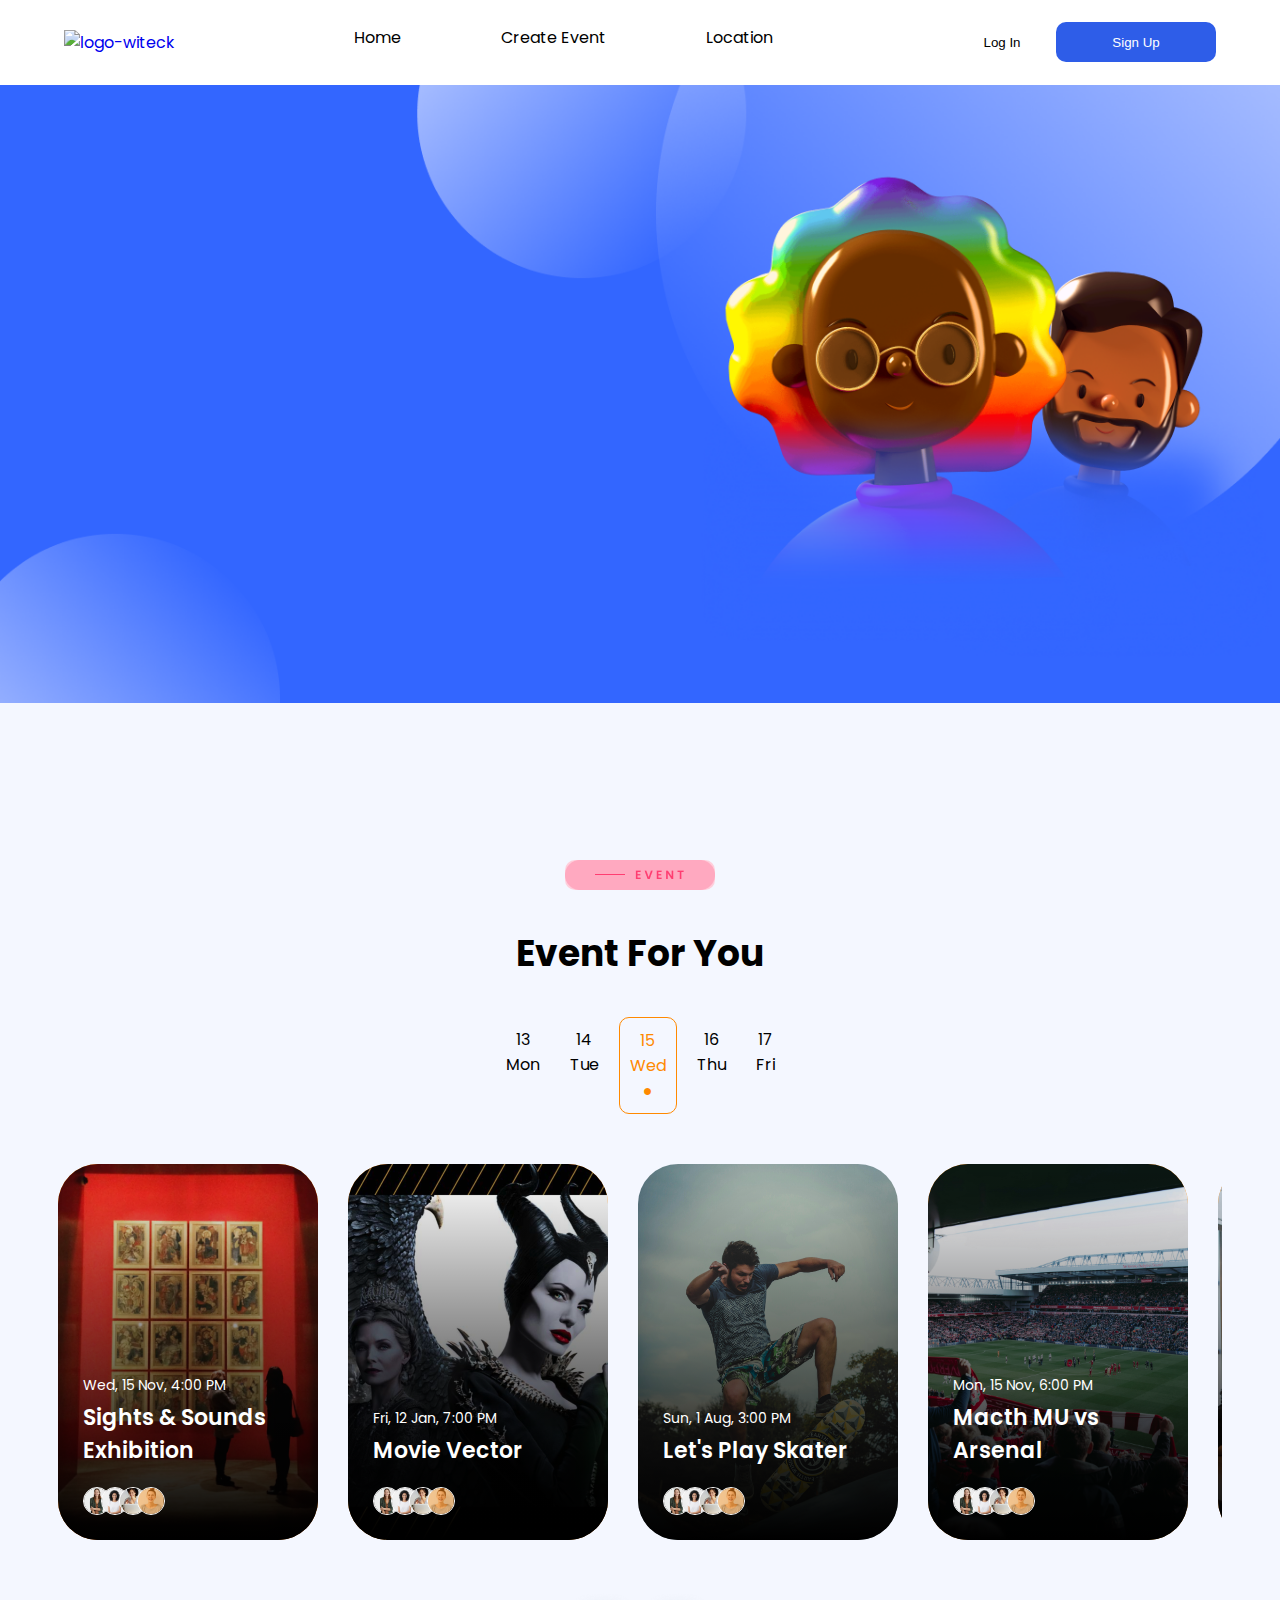
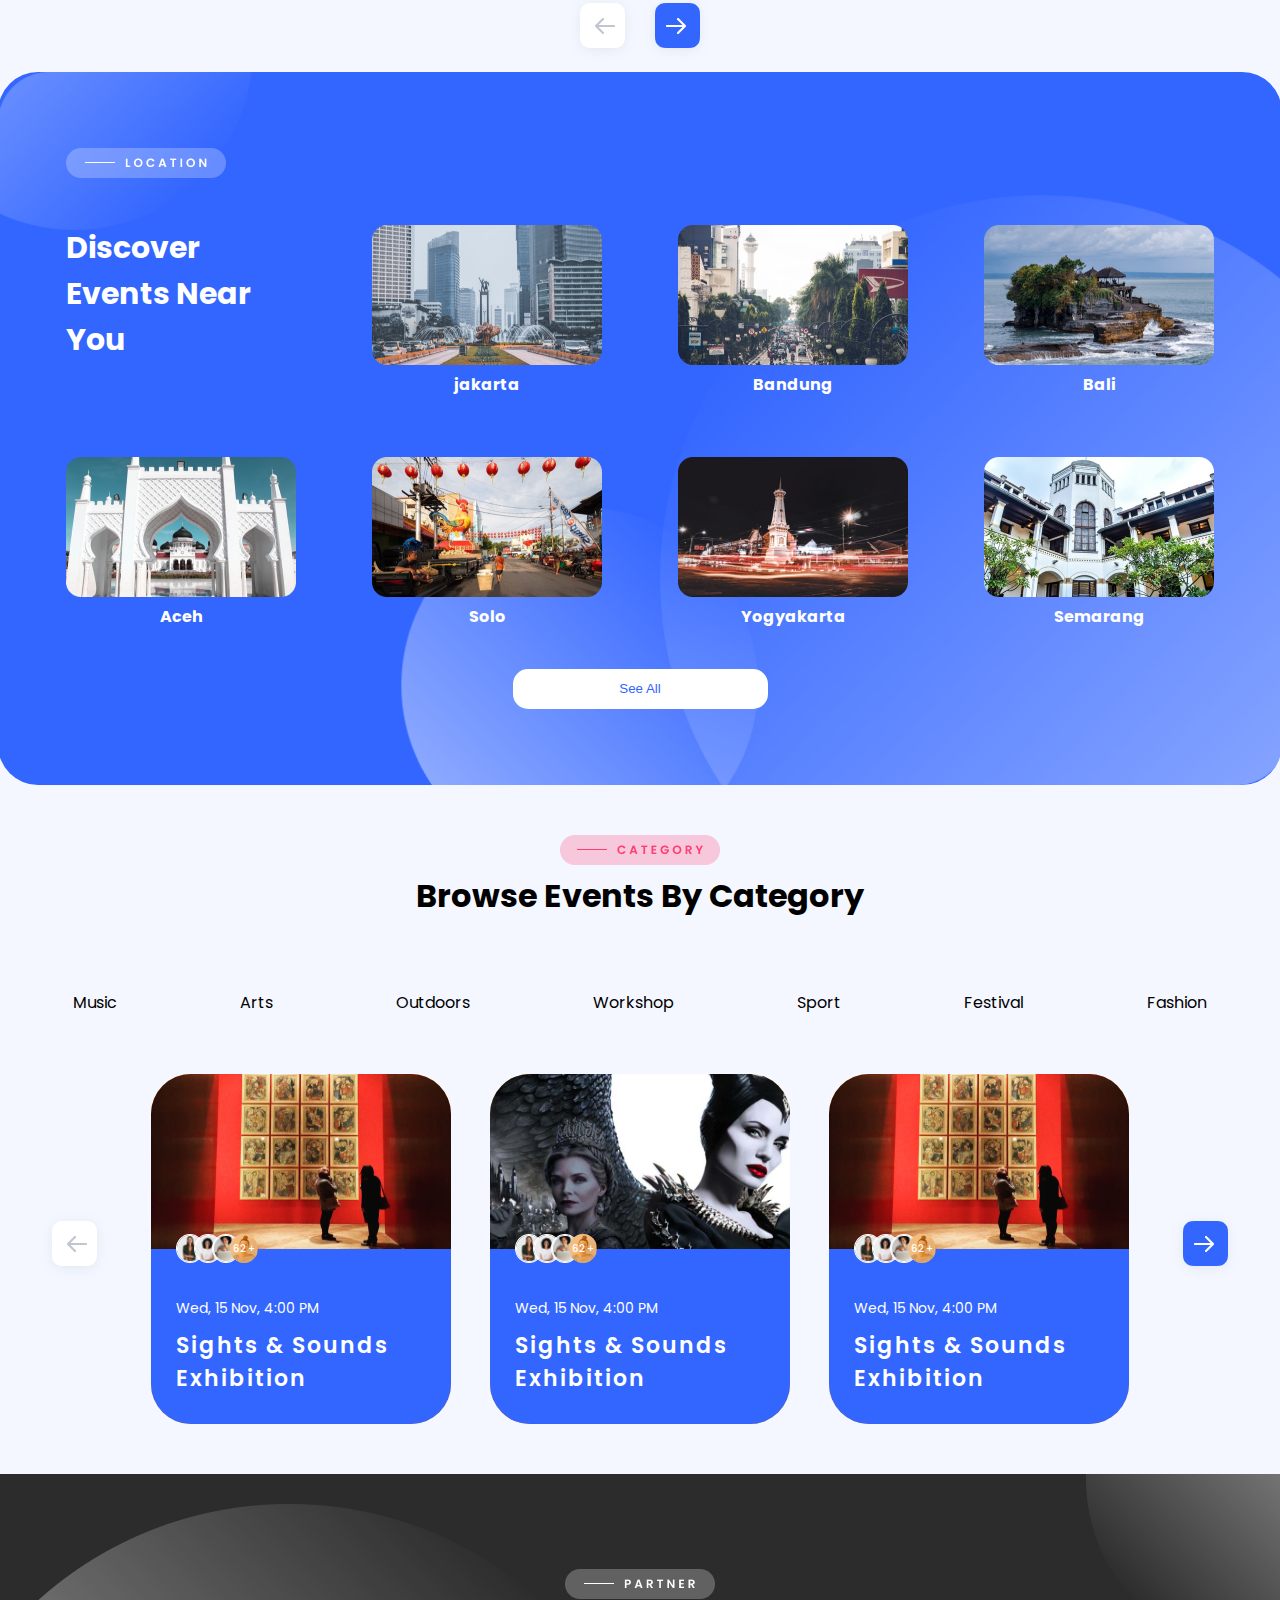
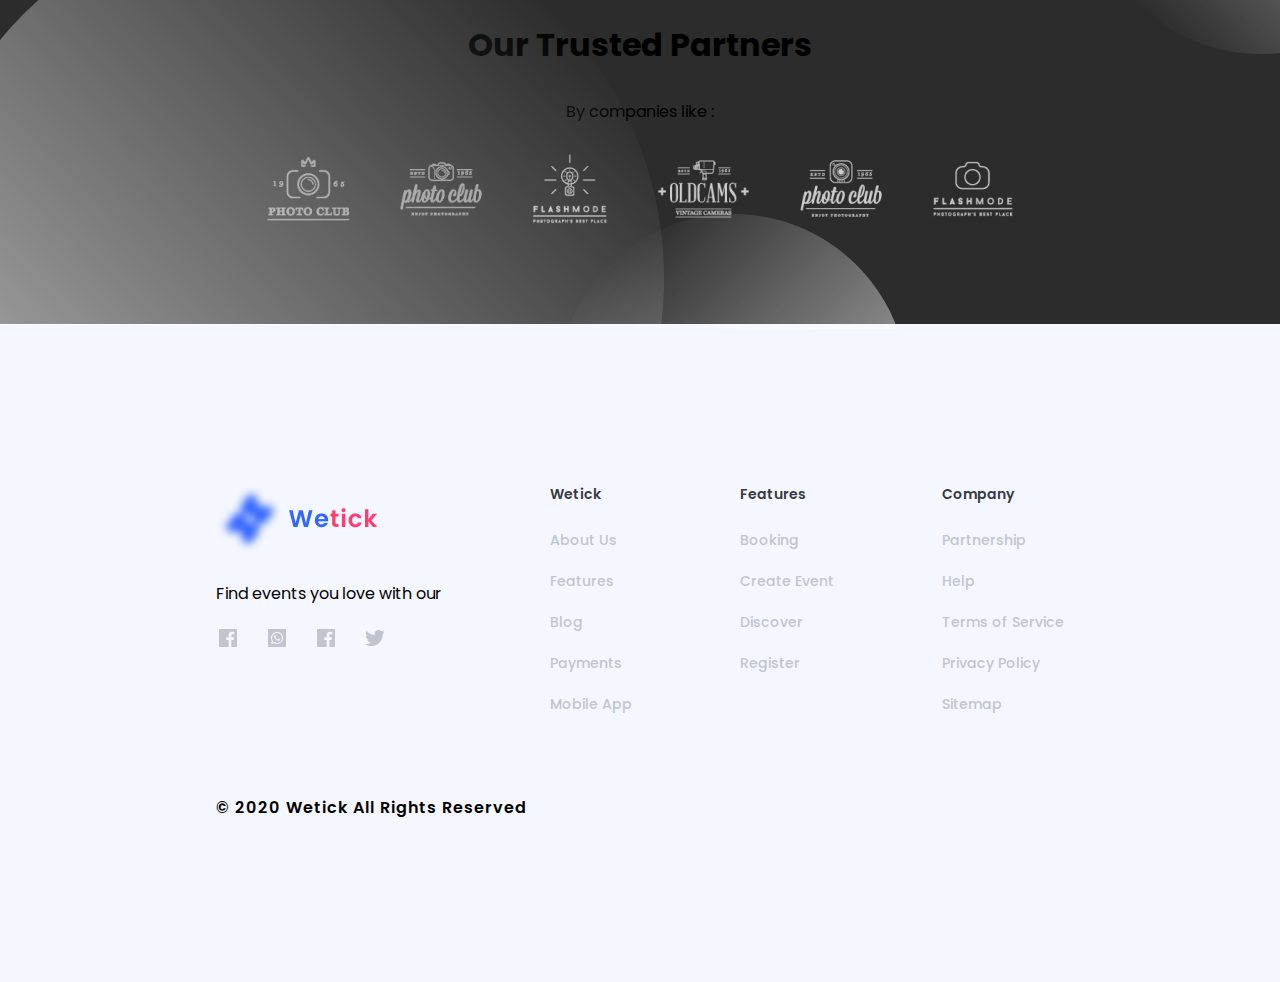
==== commit f09864d5: "add anchor button to-login to user-authentication.html" ====
--- a/index.html
+++ b/index.html
@@ -36,8 +36,10 @@
           </div>
 
           <div class="button" id="button">
-            <button type="button" class="button1">Log In</button>
-            <button type="button" class="button2">Sign Up</button>
+            <button type="button" class="button1" id="to-login">Log In</button>
+            <button type="button" class="button2" id="to-signup">
+              Sign Up
+            </button>
           </div>
           <div id="hamburger-menu" class="button-hamburger-menu">
             <i data-feather="menu"></i>
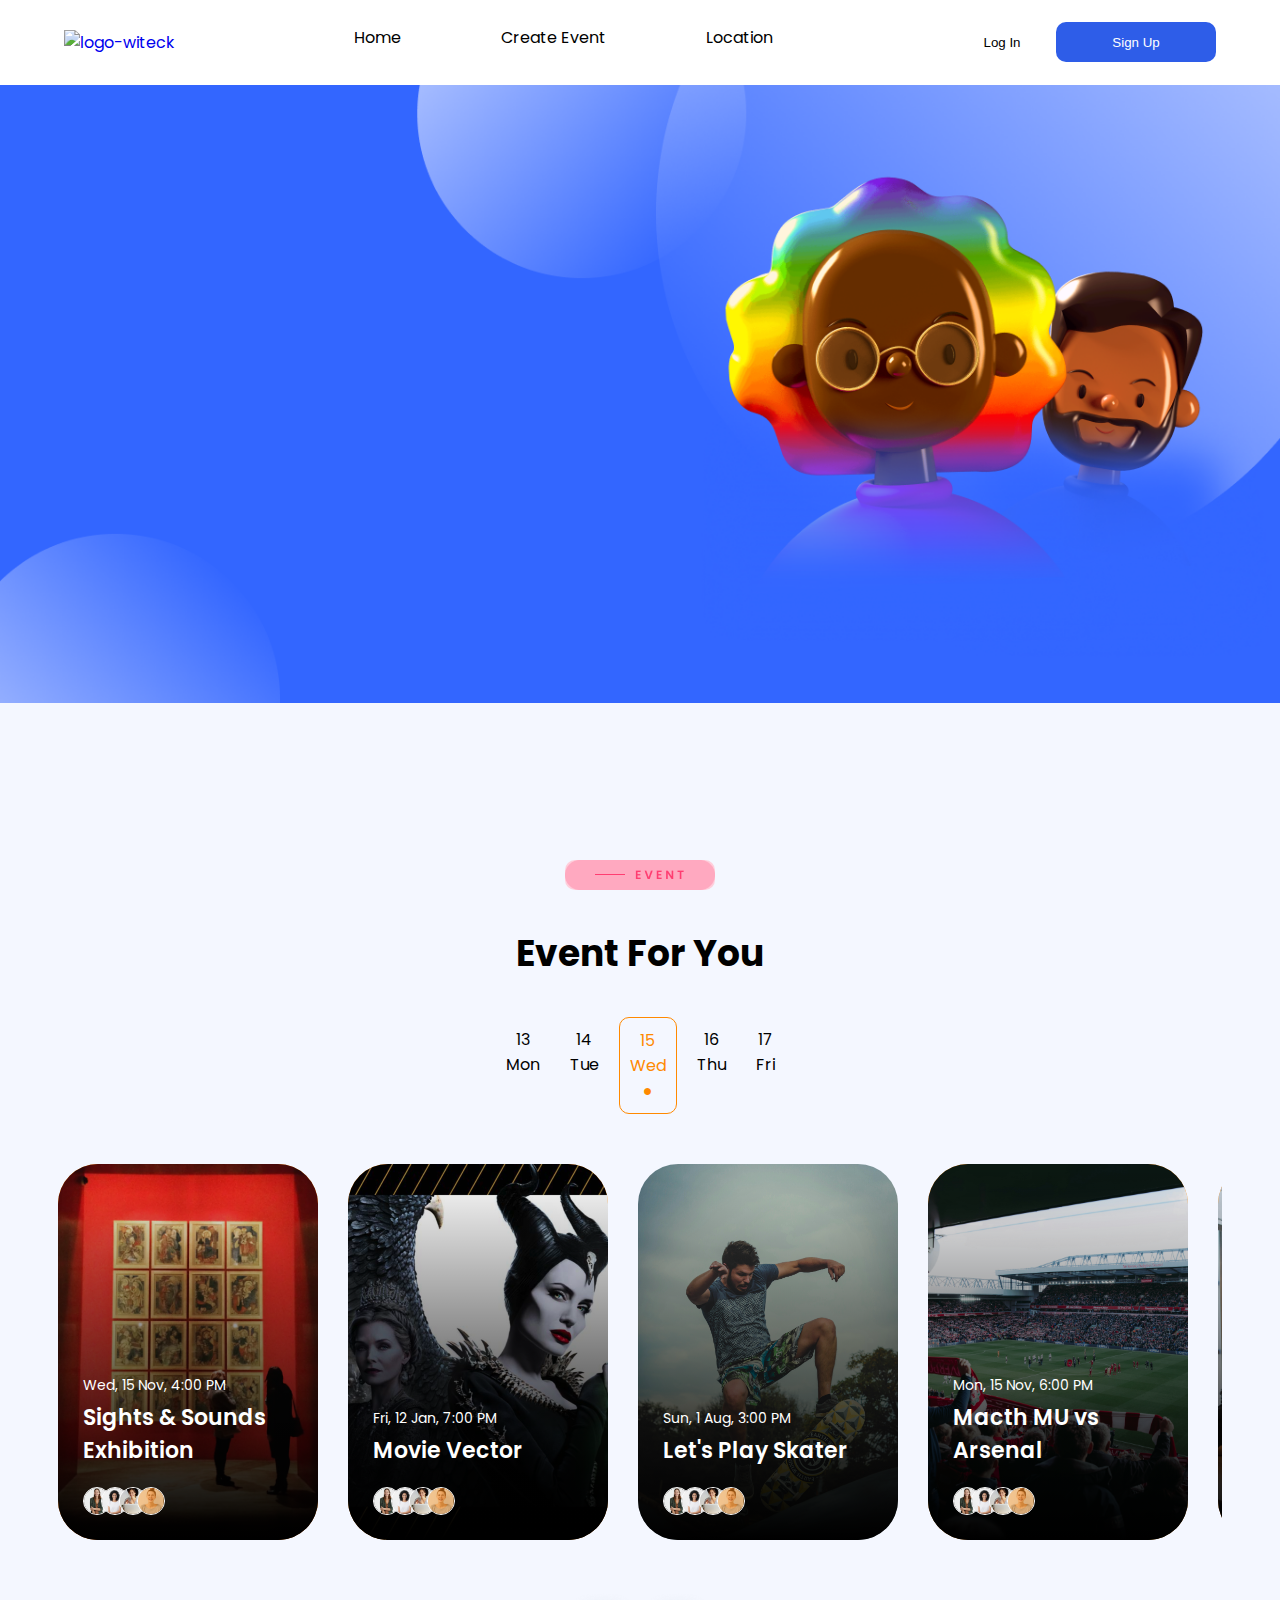
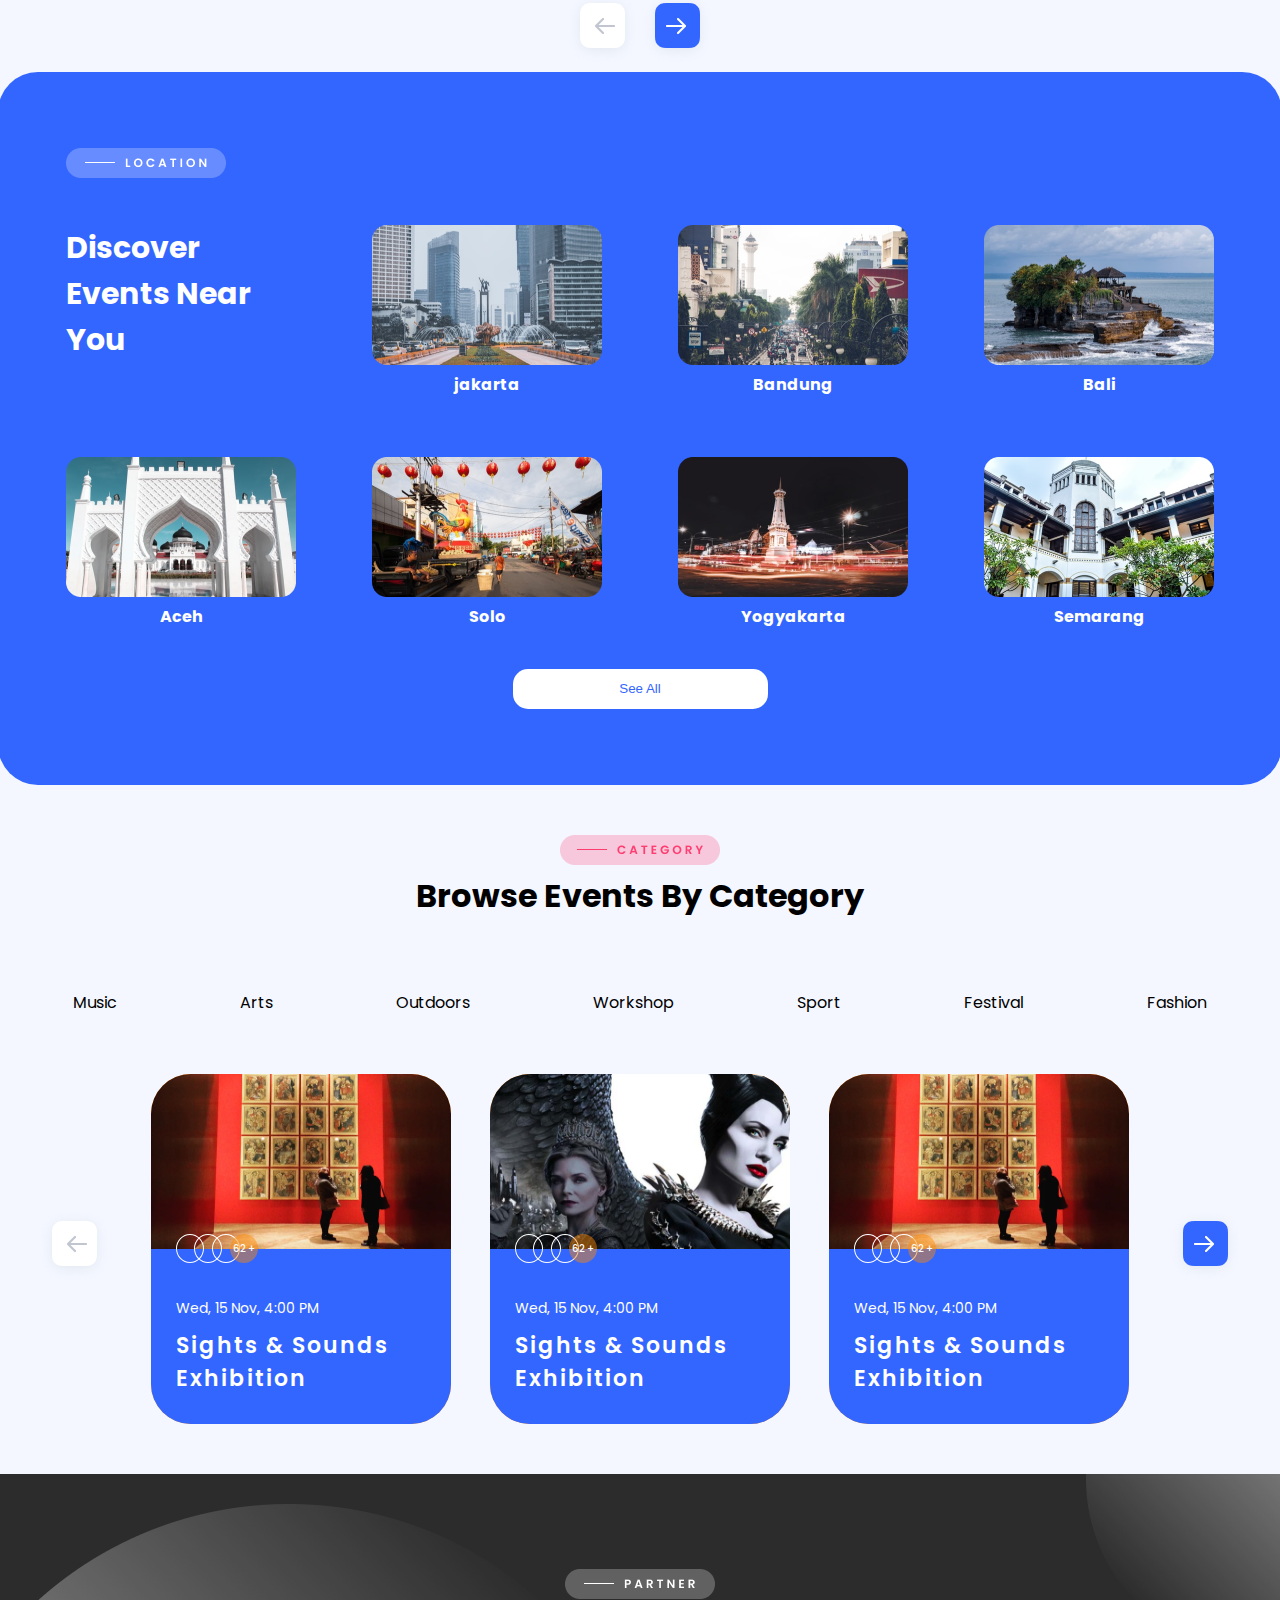
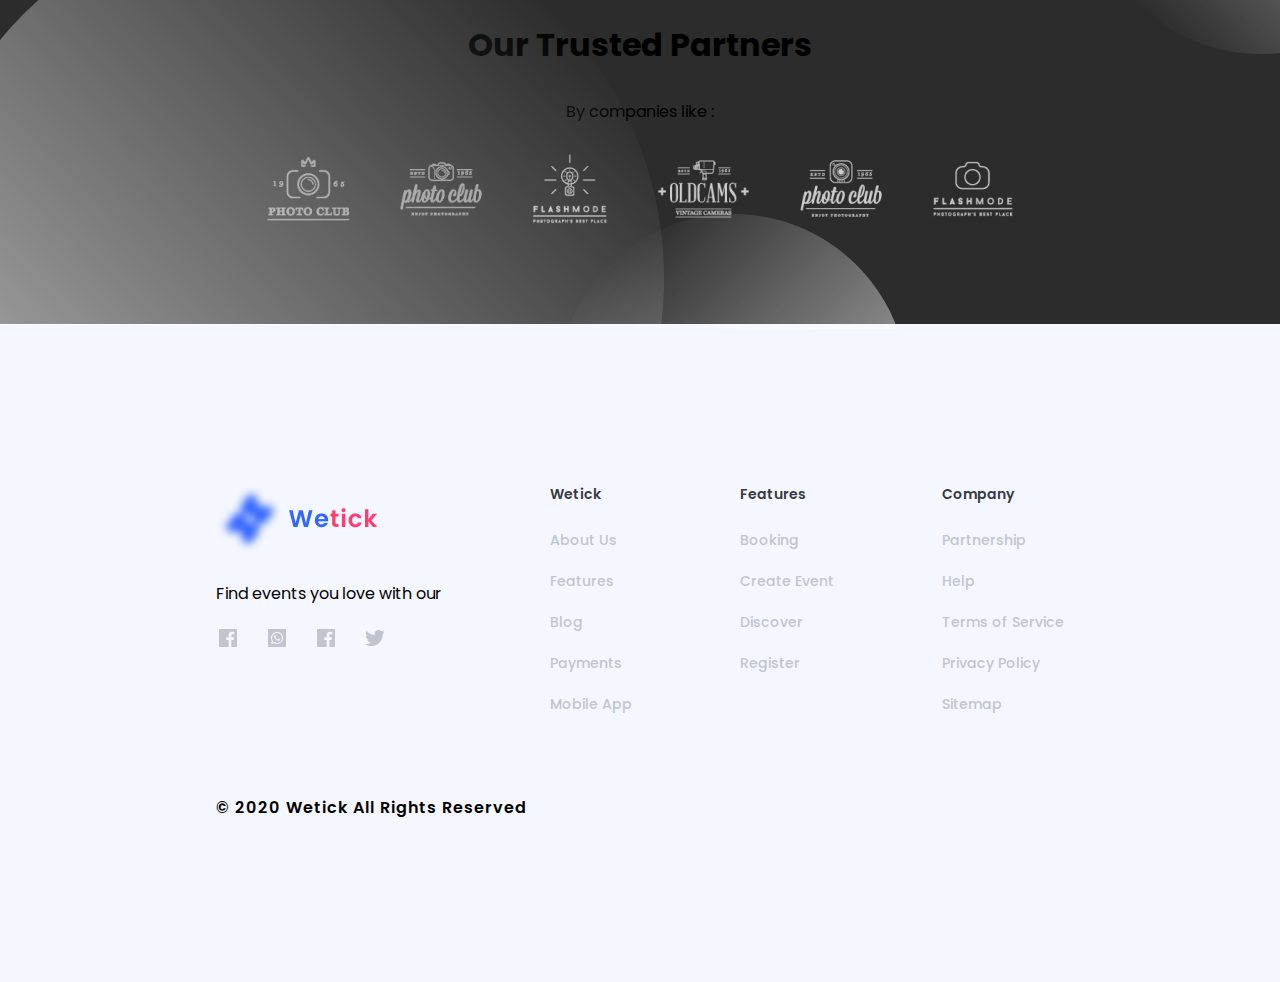
==== commit 885ddbc4: "change path style on  index" ====
--- a/index.html
+++ b/index.html
@@ -22,7 +22,7 @@
         <!-- Feather Icons -->
         <script src="https://unpkg.com/feather-icons"></script>
         <!-- Style css -->
-        <link rel="stylesheet" href="css/style.css" />
+        <link rel="stylesheet" href="assets/css/style.css" />
       </head>
       <body>
         <!-- Navbar Start -->
@@ -30,7 +30,7 @@
           <a href="#"><img src="img/logo-Wetick.png" alt="logo-witeck" /></a>
 
           <div class="navbar-nav" id="navbar-nav">
-            <a href="#home">Home</a>
+            <a href="index.html">Home</a>
             <a href="#create">Create Event</a>
             <a href="#location">Location</a>
           </div>
--- a/assets/css/style.css
+++ b/assets/css/style.css
@@ -0,0 +1,1528 @@
+/* USER AUTHENTICATION START*/
+.table {
+  width: 100%;
+}
+
+.tittle {
+  text-align: center;
+  font-family: "Poppins";
+}
+
+.left-table,
+.rigth-table {
+  height: 100vh;
+  width: 60%;
+}
+.left-table {
+  background-color: #3366ff;
+  background-image: url(/img/Group\ 12.png);
+  background-size: cover;
+  background-repeat: no-repeat;
+  background-position: center;
+}
+
+.right-table {
+  background-color: #f4f7ff;
+}
+
+.input-wrapper {
+  margin-top: 3rem;
+  text-align: center;
+  display: flex;
+  align-items: center;
+  flex-direction: column;
+}
+
+.input-wrapper input {
+  width: 50%;
+  border-radius: 15px;
+  height: 40px;
+  border: 1px solid rgb(192, 190, 190);
+  padding: 0 1rem;
+}
+
+.input-wrapper button {
+  width: 50%;
+  color: white;
+  background-color: #3366ff;
+  margin-top: 2rem;
+  height: 2.5rem;
+  border-radius: 15px;
+  text-align: center;
+  border: 1px solid gray;
+}
+
+.left-table,
+.rigth-table {
+  height: 100vh;
+  width: 50%;
+}
+/* USER AUTHENTICATION  END */
+
+* {
+  padding: 0;
+  margin: 0;
+  box-sizing: border-box;
+  outline: none;
+  text-decoration: none;
+  border: none;
+}
+
+body {
+  font-family: "Poppins";
+  background-color: #f4f7ff;
+  color: black;
+  max-height: 1000px;
+  margin: -2px;
+  padding: -2px;
+}
+
+/* NAVBAR START */
+.navbar {
+  display: flex;
+  justify-content: space-between;
+  align-items: center;
+  padding: 1.4rem 5%;
+  background-color: #ffffff;
+  position: fixed;
+  top: 0;
+  right: 0;
+  left: 0;
+  z-index: 9999;
+}
+
+.navbar .navbar-nav a {
+  color: black;
+  margin: 0 3rem;
+  font-size: 1rem;
+  display: inline-block;
+}
+
+.navbar .navbar-nav a:hover {
+  color: #2e5de8;
+}
+
+.navbar .navbar-nav a::after {
+  content: "";
+  display: block;
+  border-bottom: 0.1rem solid #2e5de8;
+  padding-bottom: 0.5rem;
+  transform: scaleX(0);
+  transition: 0.2s linear;
+}
+
+.navbar .navbar-nav a:hover::after {
+  transform: scaleX(0.5);
+}
+
+.container-fluid,
+.navbar-brand {
+  display: flex;
+  align-items: center;
+}
+
+.navbar-brand img {
+  width: 55px;
+  margin-right: 10px;
+  border-radius: 50%;
+  height: 55px;
+}
+
+a.navbar-brand {
+  color: black;
+}
+
+.button .button1 {
+  background-color: white;
+  border: none;
+  width: 100px;
+  height: 40px;
+}
+
+.button .button2 {
+  background-color: #2e5de8;
+  width: 160px;
+  height: 40px;
+  border: none;
+  color: #ffffff;
+  border-radius: 10px;
+}
+
+/* NAVBAR END */
+
+.padding-booking {
+  display: flex;
+  flex-direction: row;
+}
+
+/* tikets start */
+.bg-booking {
+  margin-top: 200px !important;
+  background-color: #ffffff;
+  padding: 140px 120px;
+  border-radius: 20px;
+  width: 100%;
+  height: 100%;
+}
+
+.right {
+  display: flex;
+  flex-direction: column;
+  gap: 25px;
+}
+.heading {
+  margin-bottom: 50px;
+}
+.heading {
+  display: flex;
+  justify-content: space-between;
+  margin-top: 50px;
+}
+
+.heading .headingtext {
+  font-size: 20px;
+}
+
+.available1 {
+  text-align: end;
+}
+
+.shorting {
+  display: flex;
+}
+
+.shorting p {
+  color: red;
+  font-size: 10px;
+  margin: 5px;
+}
+
+.shorting img {
+  margin-top: -10px;
+  width: 50px;
+}
+
+/* tiket end */
+
+/* section1 start */
+.emot1purple {
+  display: flex;
+  width: 100%;
+  justify-content: space-between;
+}
+
+.section1,
+.section2,
+.section3 {
+  display: flex;
+  justify-content: space-between;
+}
+
+.row1 {
+  margin-left: 20px;
+}
+
+.row1 h3 {
+  margin-top: 15px;
+}
+
+.operator {
+  display: flex;
+  margin-top: 25px;
+}
+
+.operators {
+  border: 1px solid gray;
+  padding: 2px 5px;
+  border-radius: 5px;
+}
+
+.operator p {
+  margin: 10px;
+}
+/* ticket end */
+
+/* shorting */
+.section1 .emot1 img {
+  width: 45px;
+  height: 45px;
+}
+
+/* line */
+.line img {
+  width: 100%;
+}
+
+/* Total */
+.total,
+.ticketdetail {
+  display: flex;
+  justify-content: space-between;
+}
+
+.text2 p {
+  color: #2e5de8;
+}
+
+/* Button */
+.checkout button {
+  width: 315px;
+  height: 55px;
+  color: #ffffff;
+  font-size: 20px;
+  background-color: #2e5de8;
+  border-radius: 20px;
+  margin-top: 3rem;
+  margin-bottom: 10rem;
+}
+
+/* PAYMENT START*/
+.bg {
+  margin-top: 200px !important;
+  background-color: #ffffff;
+  margin: auto;
+  padding: 140px 120px;
+  border-radius: 20px;
+  width: 80%;
+}
+.all-payment {
+  display: flex;
+  justify-content: space-between;
+}
+.payment {
+  display: flex;
+  gap: 30px;
+  align-items: center;
+}
+
+.iconswallet {
+  padding: 0;
+  margin: 15px;
+}
+
+.atmcard {
+  display: flex;
+  align-items: center;
+  left: 15%;
+  position: relative;
+}
+
+.left h1 {
+  margin-bottom: 5rem;
+  font-size: 20px;
+}
+
+.left-payment {
+  display: flex;
+  flex-direction: column;
+  gap: 20px;
+}
+
+.iconsdown {
+  display: flex;
+  flex-direction: row;
+  gap: 50px;
+  margin: auto;
+}
+
+.ticketdetail {
+  display: flex;
+  flex-direction: row;
+  gap: 80px;
+}
+
+.ticketdetail1 h4,
+.ticketdetail2 h4 {
+  margin: 20px 0;
+}
+
+.ticketdetail2 {
+  text-align: right;
+  color: #3366ff;
+}
+.right-payment {
+  display: flex;
+  flex-direction: column;
+  gap: 30px;
+}
+
+.border-right {
+  border-left: 1px solid gainsboro;
+  height: 280px;
+  display: flex;
+  justify-content: center;
+  padding: 1px;
+}
+
+.right-payment button {
+  width: 100%;
+  height: 55px;
+  background-color: #3366ff;
+  color: #ffffff;
+  border-radius: 15px;
+}
+
+/* PAYMENT END */
+
+/* FOOTER */
+
+.footer {
+  padding: 160px 218px;
+}
+
+.footer1 {
+  display: flex;
+}
+
+.footer-logo {
+  display: flex;
+  flex-direction: column;
+  gap: 20px;
+}
+
+.image-social-media {
+  display: flex;
+  flex-direction: row;
+  gap: 25px;
+}
+
+.copy div {
+  font-size: 16px;
+  font-weight: 600;
+  letter-spacing: 1px;
+}
+
+.footer-text {
+  display: flex;
+  flex-direction: column;
+  gap: 20px;
+}
+
+.header {
+  font-size: 16px;
+  color: #373a42;
+  font-weight: 600;
+  margin-bottom: 5px;
+}
+
+.footer-text .header {
+  font-size: 14px;
+  color: #373a42;
+  font-weight: 500;
+  line-height: 21px;
+  font-weight: 600;
+}
+
+.footer-text div {
+  font-size: 14px;
+  color: #c1c5d0;
+  font-weight: 500;
+  line-height: 21px;
+}
+.footer1 {
+  display: flex;
+  justify-content: space-between;
+}
+
+.copy {
+  margin-top: 80px;
+}
+
+/* FIRST MY BOOKING START */
+.profile-name {
+  margin-top: 200px;
+  padding-left: 70px;
+}
+
+.info-profile {
+  display: flex;
+  gap: 25px;
+}
+
+.photo-profile {
+  width: 55px;
+  height: 55px;
+  border-radius: 25px;
+}
+
+.icon-sidebar {
+  padding-top: 50px;
+  display: flex;
+  flex-direction: column;
+  gap: 40px;
+}
+
+.name-profile3-blue p {
+  color: #3366ff;
+}
+
+.name-profile5-blue p {
+  color: #3366ff;
+}
+
+.name-profile9-blue p {
+  color: #3366ff;
+}
+
+.name-profile6-blue p {
+  color: #3366ff;
+}
+
+.icon-sidebar-profile,
+.icons-sidebar-booking,
+.icons-sidebar-wishlist,
+.icons-sidebar-logout,
+.icons-sidebar-wishlist-blue,
+.icons-sidebar-setting {
+  display: flex;
+  align-items: center;
+  gap: 20px;
+}
+
+.icon-sidebar-wallet-card {
+  display: grid;
+  left: 20%;
+  gap: 20px;
+  position: relative;
+}
+
+.navigation-side-content {
+  display: flex;
+}
+
+.name-profile4 p {
+  margin-left: 20px;
+}
+
+.name-profile8 {
+  color: red;
+}
+
+.name-profile9-red {
+  color: red;
+}
+
+/* pembungkus profile */
+.bg-profile {
+  display: flex;
+}
+
+.detail-profile {
+  background-color: #ffffff;
+  margin-left: 70px;
+  margin-right: 70px;
+  width: 100%;
+  height: 100%;
+  border-radius: 20px;
+  padding-right: 70px;
+  margin-top: 200px;
+  padding-left: 70px;
+}
+
+.detail-profile-profile {
+  background-color: #ffffff;
+  margin-left: 70px;
+  width: 1050px;
+  height: 1000px;
+  border-radius: 20px;
+  padding-right: 70px;
+  margin-top: 200px;
+}
+
+.padding-detail-profile {
+  padding: 50px;
+}
+
+.detail-profile-left-profile-heading {
+  margin-top: 50px;
+}
+
+.detail-profile-left1 {
+  display: grid;
+  gap: 40px;
+}
+
+.detail-profile-left-profile-name {
+  display: flex;
+}
+
+.input-name {
+  border: 1px solid black;
+  width: 315px;
+  height: 55px;
+  border-radius: 10px;
+  display: flex;
+  text-align: center;
+  padding: 20px;
+}
+
+.detail-profile-left-profile-name-input,
+.text {
+  margin: auto;
+}
+
+/* CHANGE PASSWORD START */
+.padding-profile {
+  padding: 46px 0 366px 50px;
+}
+
+.old-password,
+.new-password,
+.confirm-password {
+  margin-top: 60px;
+  display: flex;
+  align-items: center;
+  font-size: 12px;
+}
+.input-old-password input,
+.input-new-password input,
+.input-confirm-password input {
+  margin-left: 200px;
+  border: 1px solid black;
+  border-radius: 15px;
+  height: 55px;
+  width: 550px;
+  padding-left: 20px;
+}
+
+button.button-event {
+  background-color: #2e5de8;
+  margin-top: 33px;
+  width: 100%;
+  height: 61px;
+  border-radius: 20px;
+  color: #ffffff;
+  font-size: 16px;
+}
+/* CHANGE PASSWORD end */
+
+/* BOOKING  WITH NAVIGATION CALENDER START */
+.menu-event {
+  display: flex;
+  padding: 33px 50px;
+  justify-content: space-between;
+}
+
+.icon-calender {
+  display: flex;
+  width: 125px;
+  height: 50px;
+  background-color: #eaf1ff;
+  padding: 15px;
+  border-radius: 10px;
+}
+
+.p-calender {
+  margin-left: 10px;
+  color: #3366ff;
+}
+
+.box-kosong {
+  display: flex;
+  flex-direction: column;
+  gap: 15px;
+  text-align: center;
+  justify-content: center;
+  padding: 200px;
+}
+/* BOOKING  WITH NAVIGATION CALENDER END */
+
+/* BOOOKING START */
+
+/* event */
+.event-page2 {
+  padding: 5rem;
+  background-color: #ffffff;
+  margin-top: 200px !important;
+  border-radius: 20px;
+  width: 100%;
+
+  margin-right: 60px !important;
+  display: flex;
+}
+
+.content-event {
+  display: flex !important;
+  gap: 100px;
+  flex: 1;
+}
+
+.picture-event {
+  display: flex;
+  flex-direction: column;
+  align-items: center;
+  justify-content: center;
+}
+
+.icon-heart {
+  display: flex;
+  align-items: center;
+  text-align: center;
+  justify-content: center;
+  flex-direction: row;
+  gap: 20px;
+}
+
+.text-heart {
+  font-size: 15px;
+}
+
+.detail-event {
+  display: flex;
+  flex-direction: column;
+  gap: 30px;
+}
+
+.location-event {
+  display: flex;
+  flex-direction: row;
+  gap: 80px;
+}
+
+.location-date1 {
+  display: flex;
+  flex-direction: row;
+  gap: 10px;
+}
+
+.location-date2 {
+  display: flex;
+  flex-direction: row;
+  gap: 10px;
+}
+
+.content-attende {
+  display: flex;
+  flex-direction: column;
+  gap: 15px;
+}
+
+.more-detail {
+  display: flex;
+  flex-direction: column;
+  gap: 15px;
+}
+
+.link-detail a {
+  color: #3366ff;
+}
+
+.text-location h1 {
+  font-size: 30px;
+}
+
+.map-location iframe {
+  width: 315px;
+}
+
+.location-map {
+  display: flex;
+  flex-direction: column;
+  gap: 20px;
+}
+
+.button-location button {
+  background-color: #3366ff;
+  width: 315px;
+  height: 55px;
+  color: #ffffff;
+  border-radius: 15px;
+}
+
+/* BOOKING END */
+
+/* INDEX HOME */
+.bg-picture img {
+  width: 100%;
+}
+
+.event {
+  display: flex;
+  justify-content: center;
+  align-items: center;
+  margin-top: 150px;
+  flex-direction: column;
+}
+
+.logo-event {
+  background-color: #ffcedb;
+  width: 150px;
+  height: 30px;
+  border-radius: 10px;
+  text-align: center;
+}
+
+.text-event {
+  font-size: 36px;
+  font-weight: 700;
+  margin: 36px;
+}
+
+.date-grid {
+  display: flex;
+  gap: 10px;
+}
+
+.date-grid > div div:first-child {
+  text-align: center;
+}
+
+.date-grid .active {
+  border: 1px solid #ff8900;
+  color: #ff8900;
+  border-radius: 10px;
+}
+
+.date-grid > div {
+  padding: 10px;
+}
+
+.date-grid {
+  display: flex;
+  justify-content: center;
+}
+
+.date-grid .active::after {
+  content: "\25CF";
+  display: flex;
+  justify-content: center;
+}
+
+.list-event {
+  display: flex;
+  gap: 30px;
+  overflow-x: scroll;
+  margin: 50px 60px;
+}
+
+.content-event-index {
+  width: 260px;
+  height: 376px;
+  background-color: #ff8900;
+  border-radius: 40px;
+  overflow: hidden;
+  position: relative;
+  flex-shrink: 0;
+}
+
+.content-event-index img {
+  width: 100%;
+  height: 100%;
+  object-fit: cover;
+}
+
+.information-event-index {
+  position: absolute;
+  top: 0;
+  left: 0;
+  width: 100%;
+  height: 100%;
+  display: flex;
+  flex-direction: column;
+  justify-content: flex-end;
+  padding: 25px;
+  box-sizing: border-box;
+  background-image: linear-gradient(to bottom, transparent, black);
+  color: #ffffff;
+}
+
+.information-event-index div:first-child {
+  font-size: 14px;
+}
+
+.information-event-index div:nth-child(2) {
+  font-size: 22px;
+  font-weight: 600;
+}
+
+.date-event-index {
+  display: flex;
+  flex-direction: column;
+  gap: 5px;
+}
+
+.attende {
+  display: flex;
+  margin-top: 20px;
+}
+
+.attende div {
+  width: 28px;
+  height: 28px;
+  border-radius: 14px;
+  overflow: hidden;
+  border: 1px solid white;
+}
+
+.attende div:not(:first-child) {
+  margin-left: -10px;
+}
+
+.attende div:last-child {
+  position: relative;
+}
+
+.attende div:last-child::after {
+  content: "";
+  position: absolute;
+  top: 0;
+  left: 0;
+  width: 100%;
+  height: 100%;
+  background-color: #ff880063;
+}
+
+.attende div img {
+  width: 100%;
+  height: 100%;
+  object-fit: cover;
+}
+
+.button-event {
+  display: flex;
+  justify-content: center;
+  align-items: center;
+}
+
+.button-hamburger-menu {
+  display: none;
+}
+
+.button-hamburger-menu2 {
+  display: none;
+}
+
+.button-hamburger-menu {
+  background-color: transparent;
+}
+
+.button-hamburger-menu a {
+  color: black;
+}
+
+.bg-sponsor2 {
+  display: none;
+}
+
+/* sampai sini */
+
+.pic-city {
+  display: flex;
+  justify-content: center;
+  align-items: center;
+  margin: 50px;
+}
+
+.content-category {
+  margin-top: 80px;
+  display: flex;
+  flex-direction: row;
+  align-items: center;
+  justify-content: center;
+}
+
+.category {
+  margin-top: 50px;
+}
+
+.category {
+  display: flex;
+  flex-direction: column;
+  text-align: center;
+  gap: 20px;
+}
+
+.nav-category a {
+  color: black;
+  margin: 0 3rem;
+  font-size: 1rem;
+  display: inline-block;
+}
+
+.nav-category a:hover {
+  color: #2e5de8;
+}
+
+.nav-category a::after {
+  content: "";
+  display: block;
+  border-bottom: 0.1rem solid #2e5de8;
+  padding-bottom: 0.5rem;
+  transform: scaleX(0);
+  transition: 0.2s linear;
+}
+
+.nav-category a:hover::after {
+  transform: scaleX(0.5);
+}
+
+.various-category {
+  display: flex;
+  justify-content: space-evenly;
+  margin-top: 50px;
+}
+
+.content {
+  display: flex;
+  justify-content: center;
+}
+
+/* CATEGORY */
+.parent-category {
+  width: 100%;
+  margin-top: 50px;
+  display: flex;
+  justify-content: space-evenly;
+  align-items: center;
+  flex-direction: row;
+}
+
+.child-category {
+  width: 300px;
+  height: 350px;
+  background-color: #ff8900;
+  display: flex;
+  flex-direction: column;
+  border-radius: 40px;
+  overflow: hidden;
+  flex-shrink: 0;
+}
+
+.child-category img {
+  width: 100%;
+  height: 50%;
+}
+
+.content-avatar {
+  width: 100%;
+  height: 50%;
+  background-color: #3366ff;
+}
+
+.pic-avatar {
+  display: flex;
+  margin-left: 35px;
+  margin-top: -15px;
+  margin-bottom: 35px;
+}
+
+.pic-avatar div {
+  position: relative;
+  width: 28px;
+  height: 29px;
+  border-radius: 50%;
+  margin-left: -10px;
+  font-size: 10px;
+  text-align: center;
+  line-height: 29px;
+  box-sizing: border-box;
+}
+
+.avatar1 {
+  background-image: url(../img/avatar1.png);
+  background-size: cover;
+  border: 1px solid white;
+}
+.avatar2 {
+  background-image: url(../img/avatar2.png);
+  background-size: cover;
+  border: 1px solid white;
+}
+
+.avatar3 {
+  background-image: url(../img/avatar3.png);
+  background-size: cover;
+  border: 1px solid white;
+}
+
+.avatar4 {
+  background-image: url(../img/avatar4.png);
+  background-size: cover;
+}
+
+.avatar4 .top-layer {
+  color: #fff;
+  display: block;
+  position: absolute;
+  background: linear-gradient(0deg, #ff880075, #ff880075);
+  width: 28px;
+  height: 29px;
+  border-radius: 50%;
+  text-align: center;
+  letter-spacing: 0.5px;
+  font-weight: 500;
+}
+
+.information {
+  display: flex;
+  flex-direction: column;
+  text-align: left;
+  gap: 10px;
+  margin-left: 25px;
+}
+
+.day {
+  color: #fff;
+  font-size: 14px;
+  gap: 20px;
+}
+
+.title {
+  color: #fff;
+  font-size: 22px;
+  letter-spacing: 2px;
+  font-weight: 600;
+}
+
+/* city */
+.ellipse1 {
+  background-color: #3366ff;
+  width: 100%;
+  height: 100%;
+  margin: auto;
+  border-radius: 40px;
+  background-image: url(../img/group-bubble.png);
+  background-size: cover;
+}
+
+.content-ellipse {
+  padding: 76px 68px;
+  display: flex;
+  flex-direction: column;
+  gap: 40px;
+  width: 100%;
+}
+
+.content-place1 {
+  display: flex;
+  flex-direction: column;
+  gap: 50px;
+  justify-content: space-between;
+}
+
+.text-content {
+  font-weight: 600;
+  font-size: 15px;
+  width: 230px;
+  height: 192px;
+  color: #fff;
+  font-family: "Poppins";
+}
+
+.cp1 {
+  display: flex;
+  flex-direction: row;
+  justify-content: space-between;
+  gap: 60px;
+  width: 100%;
+}
+
+.cp-jakarta h4,
+.cp-bandung h4,
+.cp-bali h4,
+.cp-aceh h4,
+.cp-solo h4,
+.cp-yogyakarta h4,
+.cp-semarang h4 {
+  text-align: center;
+  color: #ffffff;
+}
+
+.cp2 {
+  display: flex;
+  flex-direction: row;
+  gap: 60px;
+  justify-content: space-between;
+  width: 100%;
+}
+
+.button-city {
+  display: flex;
+  align-items: center;
+  justify-content: center;
+}
+
+.button-city button {
+  width: 100%;
+  background-color: #ffffff;
+  color: #3366ff;
+  width: 255px;
+  height: 40px;
+  border-radius: 15px;
+  font-weight: 500;
+}
+
+/* sponsor */
+.bg-sponsor {
+  background-color: rgb(45, 44, 44);
+  width: 100%;
+  height: 450px;
+  margin-top: 50px;
+}
+
+.bg-sponsor-img1 img {
+  position: absolute;
+  padding-top: 30px;
+}
+
+.bg-sponsor-img2 img {
+  position: absolute;
+  padding-top: 340px;
+  padding-left: 560px;
+}
+
+.bg-sponsor-img3 img {
+  position: absolute;
+  padding-left: 85%;
+}
+
+.partner {
+  display: flex;
+  flex-direction: column;
+  text-align: center;
+  justify-content: center;
+  align-items: center;
+  padding: 95px 285px;
+  gap: 15px;
+}
+
+.text-sponsor {
+  display: flex;
+  flex-direction: column;
+  gap: 30px;
+}
+
+.logo-sponsor {
+  display: flex;
+  justify-content: center;
+  flex-direction: row;
+  gap: 50px;
+  align-items: center;
+}
+
+.logo-sponsor2 {
+  display: none;
+}
+
+.logo-partner-clone {
+  display: none;
+}
+/* PROFILE START */
+
+.detail-profile-left {
+  width: 468px;
+}
+
+.personal-profile,
+.gender-profile {
+  display: flex;
+  align-items: center;
+}
+
+.heading-profile,
+.detail-profile-left {
+  display: flex;
+  flex-direction: column;
+  gap: 70px;
+}
+.personal-profile,
+.gender-profile,
+.profession-profile,
+.nationality-profile,
+.username-profile {
+  display: flex;
+  flex-direction: row;
+  justify-content: space-between;
+}
+
+.own-profile {
+  display: flex;
+  flex-direction: column;
+  gap: 50px;
+}
+
+.personal-profile-name-input,
+.profession-profile-name-input,
+.nationality-profile-name-input {
+  width: 315px;
+  height: 55px;
+  border: 1px solid gray;
+  border-radius: 15px;
+}
+
+.nationality-profile-name-input,
+.profession-profile-name-input,
+.personal-profile-name-input {
+  display: flex;
+  overflow: hidden;
+  justify-content: space-between;
+}
+
+.nationality-profile,
+.profession-profile,
+.personal-profile-name {
+  display: flex;
+  align-items: center;
+}
+
+.nationality-profile-name-input button,
+.profession-profile-name-input button,
+.personal-profile-name-input button {
+  background-color: transparent;
+  width: 55px;
+}
+
+.nationality-profile-name-input input,
+.profession-profile-name-input input,
+.personal-profile-name-input input {
+  padding: 17px 25px;
+  width: 100%;
+}
+
+.username-profile,
+.email-profile,
+.phone-profile,
+.birthday-profile {
+  display: flex;
+  flex-direction: row;
+  justify-content: space-between;
+}
+
+.email-profile-example a,
+.phone-profile-example a,
+.username-profile-example a,
+.birthday-profile-example a {
+  color: #2e5de8;
+  margin-left: 15px;
+}
+
+.name-profile4 p {
+  color: #3366ff;
+}
+
+.own-profile .button-edit {
+  background-color: #2e5de8;
+  width: 315px;
+  height: 61px;
+  color: #ffffff;
+  border-radius: 10px;
+}
+
+/* DETAIL PROFILE RIGHT */
+.detail-profile-right-padding {
+  padding: 80px 0 343px 100px;
+}
+
+.detail-profile-padding {
+  display: flex;
+  justify-content: space-between;
+  margin-top: 30px;
+}
+
+.edit-picture-profile {
+  display: flex;
+  flex-direction: column;
+  text-align: center;
+  gap: 60px;
+}
+
+.change-picture {
+  border: 1px solid #3366ff;
+  width: 255px;
+  height: 40px;
+  text-align: center;
+  border-radius: 10px;
+  text-align: center;
+}
+
+.text-picture {
+  display: flex;
+  flex-direction: column;
+  text-align: start;
+  gap: 20px;
+}
+
+/* Media Querie */
+/* Mobile Phone */
+@media (max-width: 576px) {
+  html {
+    font-size: 75%;
+  }
+
+  /* USER AUTHENTICATION */
+  .left-table {
+    display: none;
+  }
+  .input-wrapper {
+    display: flex;
+    align-items: center;
+  }
+
+  .input-wrapper .button {
+    display: flex;
+    align-items: center;
+    justify-content: center;
+  }
+
+  /* NAVBAR */
+  .button-hamburger-menu {
+    display: inline-block;
+  }
+
+  .button-hamburger-menu2 {
+    display: inline-block;
+  }
+
+  .container-fluid {
+    display: none;
+  }
+  .navbar-nav,
+  .button {
+    display: flex;
+    flex-direction: column;
+  }
+  /* FOOTER */
+  .footer {
+    display: flex;
+    flex-direction: column;
+  }
+
+  button.button {
+    text-align: center;
+  }
+
+  .footer {
+    display: flex;
+    padding-left: 20px;
+    flex-direction: column;
+  }
+  .footer1 {
+    display: flex;
+    flex-direction: column;
+    gap: 20px;
+  }
+  /* HOME */
+  .bg-sponsor {
+    height: 650px;
+  }
+
+  .bg-sponsor-img1 img {
+    padding-top: 300px;
+  }
+
+  .bg-sponsor-img3 img {
+    padding-left: 300px;
+  }
+
+  .logo-sponsor {
+    display: none;
+  }
+
+  .logo-sponsor2 {
+    display: flex;
+    flex-direction: row;
+    justify-content: center;
+    align-items: center;
+    gap: 60px;
+  }
+
+  .clone1 {
+    display: flex;
+    flex-direction: column;
+    gap: 40px;
+  }
+
+  .clone2 {
+    display: flex;
+    flex-direction: column;
+    gap: 50px;
+  }
+
+  /* Event */
+  .content-event {
+    display: flex;
+    flex-wrap: wrap;
+  }
+
+  /* payment */
+  .all-payment {
+    display: flex;
+    flex-wrap: wrap;
+  }
+  .border-right {
+    display: none;
+  }
+  /* Profile */
+
+  .profile-name {
+    display: none;
+  }
+
+  .detail-profile-padding {
+    display: flex;
+    flex-wrap: wrap-reverse;
+  }
+
+  .own-profile {
+    display: flex;
+    gap: 40px;
+  }
+
+  .change-picture,
+  .text-picture {
+    display: none;
+  }
+
+  .detail-profile {
+    width: 80%;
+  }
+
+  .detail-profile-right-padding {
+    padding: 50px;
+  }
+
+  .detail-profile-padding {
+    display: flex;
+    justify-content: center;
+  }
+
+  .personal-profile,
+  .username-profile,
+  .email-profile,
+  .phone-profile,
+  .gender-profile {
+    display: flex;
+    flex-direction: column;
+    align-items: flex-start;
+    gap: 10px;
+  }
+
+  .gender-profile-male {
+    display: flex;
+    flex-direction: row;
+    gap: 15px;
+  }
+  .profession-profile {
+    display: flex;
+    flex-direction: column;
+    align-items: flex-start;
+    gap: 10px;
+  }
+
+  .profession-profile-name p {
+    display: flex;
+    text-align: start;
+  }
+
+  .nationality-profile {
+    display: flex;
+    flex-direction: column;
+    align-items: flex-start;
+    gap: 10px;
+  }
+
+  .right {
+    display: flex;
+    flex-wrap: wrap;
+  }
+}
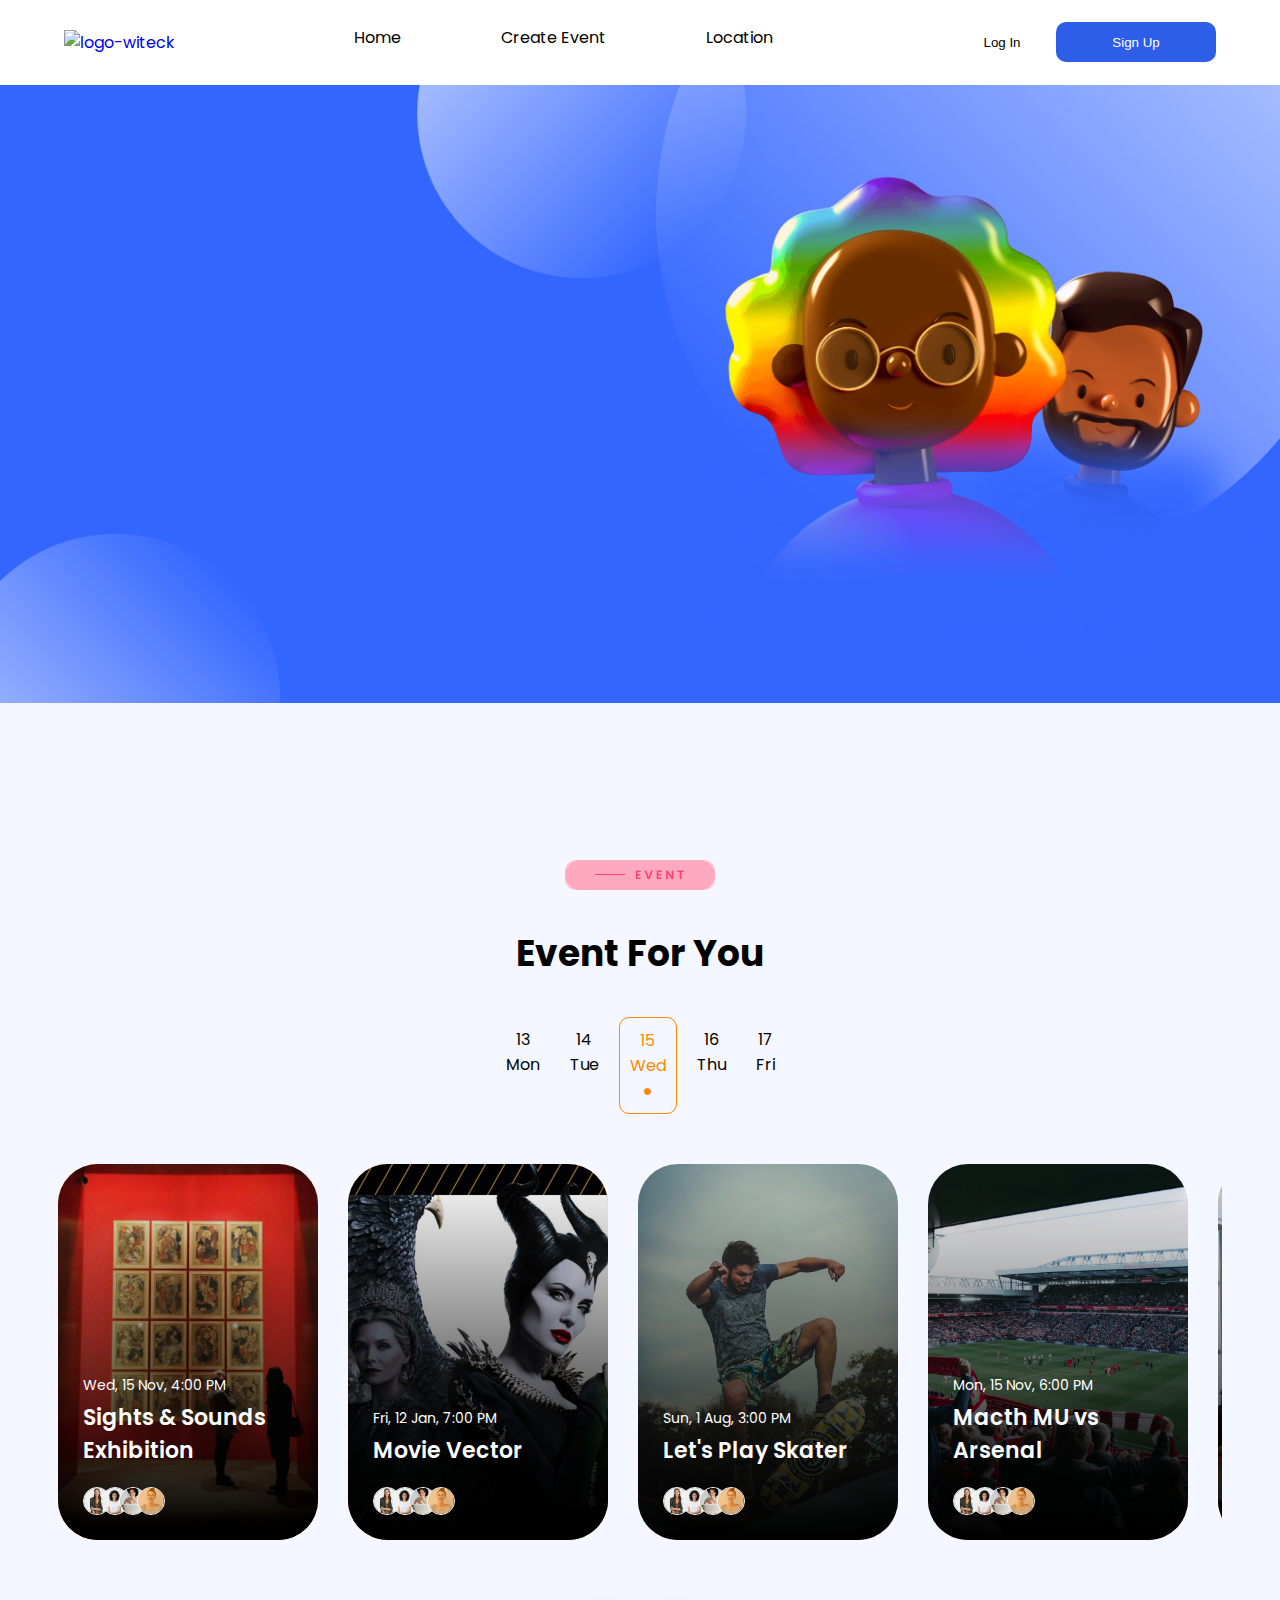
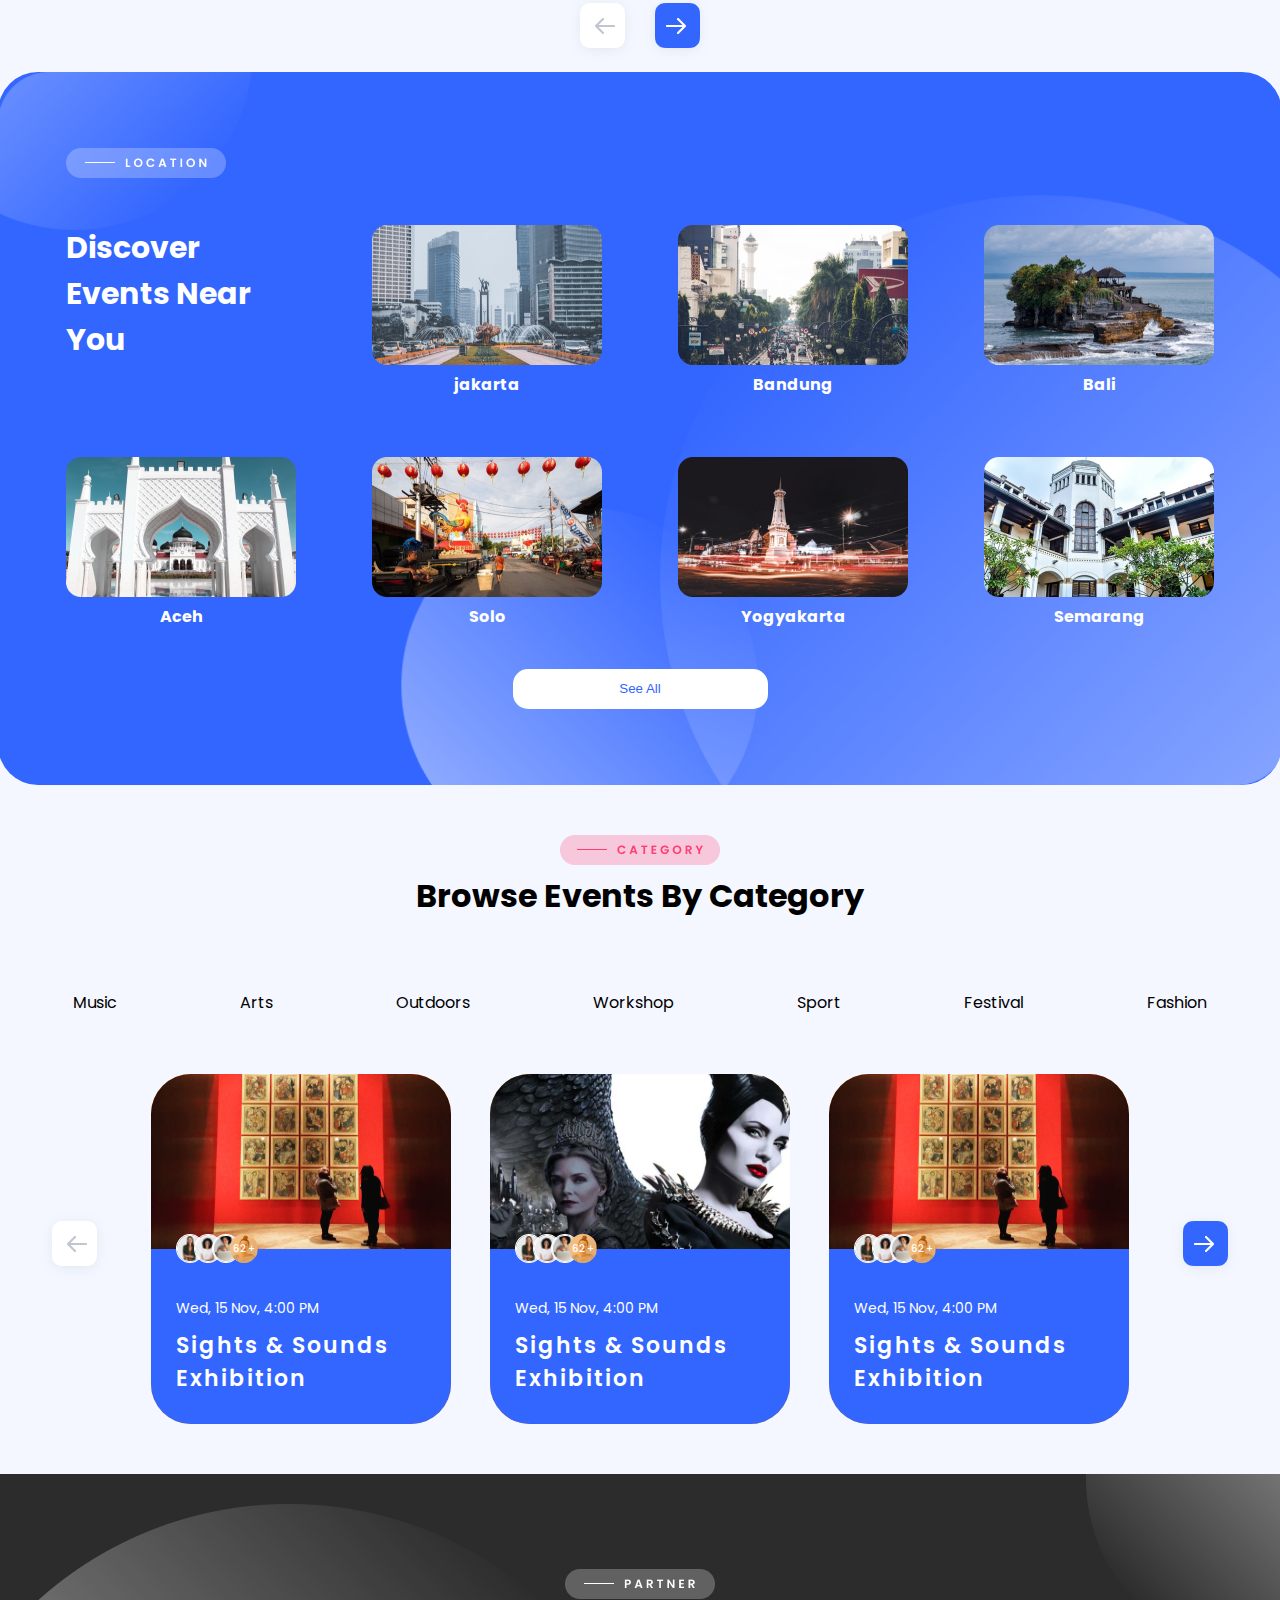
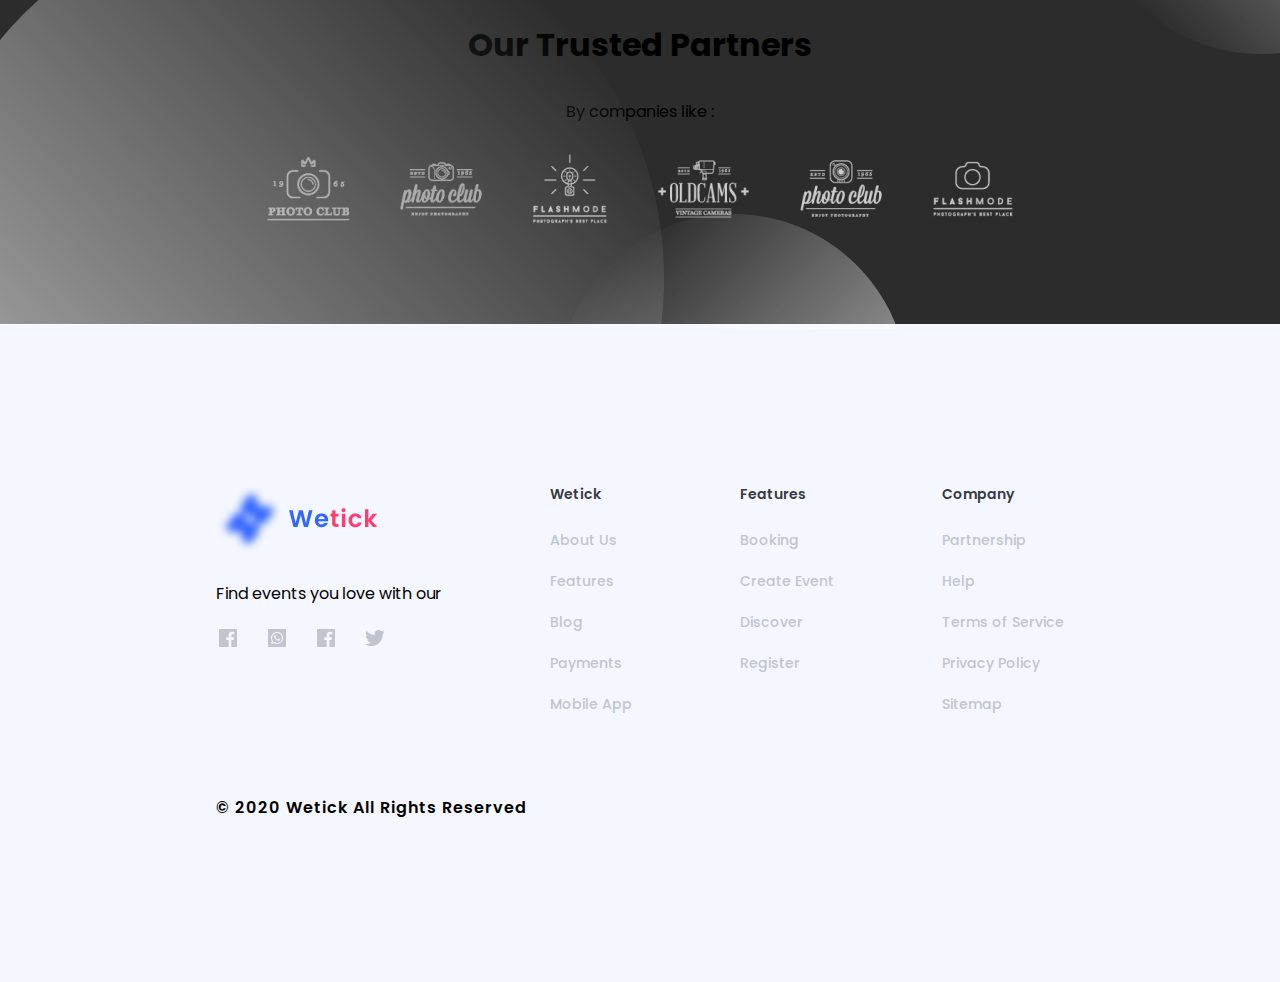
==== commit 3d2a9308: "change path img on all" ====
--- a/index.html
+++ b/index.html
@@ -27,7 +27,9 @@
       <body>
         <!-- Navbar Start -->
         <nav class="navbar">
-          <a href="#"><img src="img/logo-Wetick.png" alt="logo-witeck" /></a>
+          <a href="#"
+            ><img src="assets/img/logo-Wetick.png" alt="logo-witeck"
+          /></a>
 
           <div class="navbar-nav" id="navbar-nav">
             <a href="index.html">Home</a>
@@ -50,11 +52,11 @@
         <!-- bg picture start -->
         <div class="bg-home">
           <div class="bg-picture">
-            <img src="img/logo-background.png" alt="" />
+            <img src="assets/img/logo-background.png" alt="" />
           </div>
           <div class="event">
             <div class="logo-event">
-              <img src="img/logo-event.png" alt="" />
+              <img src="assets/img/logo-event.png" alt="" />
             </div>
             <div class="text-event">
               <p>Event For You</p>
@@ -94,7 +96,7 @@
         <!-- CONTENT EVENT START -->
         <div id="list-event" class="list-event">
           <div class="content-event-index">
-            <img src="img/picture-event1.png" alt="event1" />
+            <img src="assets/img/picture-event1.png" alt="event1" />
             <div class="information-event-index">
               <div class="date-event-index">
                 <div>Wed, 15 Nov, 4:00 PM</div>
@@ -102,22 +104,22 @@
               </div>
               <div class="attende">
                 <div>
-                  <img src="img/people1.png" alt="people1" />
-                </div>
-                <div>
-                  <img src="img/people2.png" alt="people2" />
-                </div>
-                <div>
-                  <img src="img/people3.png" alt="people3" />
-                </div>
-                <div>
-                  <img src="img/people4.png" alt="people4" />
+                  <img src="assets/img/people1.png" alt="people1" />
+                </div>
+                <div>
+                  <img src="assets/img/people2.png" alt="people2" />
+                </div>
+                <div>
+                  <img src="assets/img/people3.png" alt="people3" />
+                </div>
+                <div>
+                  <img src="assets/img/people4.png" alt="people4" />
                 </div>
               </div>
             </div>
           </div>
           <!-- <div class="content-event-index">
-            <img src="img/picture-event2.png" alt="" />
+            <img src="assets/img/picture-event2.png" alt="" />
             <div class="information-event-index">
               <div class="date-event-index">
                 <div>Wed, 15 Nov, 4:00 PM</div>
@@ -125,22 +127,22 @@
               </div>
               <div class="attende">
                 <div>
-                  <img src="img/people1.png" alt="avatr1" />
-                </div>
-                <div>
-                  <img src="img/people2.png" alt="avatr1" />
-                </div>
-                <div>
-                  <img src="img/people3.png" alt="avatr1" />
-                </div>
-                <div>
-                  <img src="img/people4.png" alt="avatr1" />
+                  <img src="assets/img/people1.png" alt="avatr1" />
+                </div>
+                <div>
+                  <img src="assets/img/people2.png" alt="avatr1" />
+                </div>
+                <div>
+                  <img src="assets/img/people3.png" alt="avatr1" />
+                </div>
+                <div>
+                  <img src="assets/img/people4.png" alt="avatr1" />
                 </div>
               </div>
             </div>
           </div>
           <div class="content-event-index">
-            <img src="img/picture-event1.png" alt="" />
+            <img src="assets/img/picture-event1.png" alt="" />
             <div class="information-event-index">
               <div class="date-event-index">
                 <div>Wed, 15 Nov, 4:00 PM</div>
@@ -148,22 +150,22 @@
               </div>
               <div class="attende">
                 <div>
-                  <img src="img/people1.png" alt="avatr1" />
-                </div>
-                <div>
-                  <img src="img/people2.png" alt="avatr1" />
-                </div>
-                <div>
-                  <img src="img/people3.png" alt="avatr1" />
-                </div>
-                <div>
-                  <img src="img/people4.png" alt="avatr1" />
+                  <img src="assets/img/people1.png" alt="avatr1" />
+                </div>
+                <div>
+                  <img src="assets/img/people2.png" alt="avatr1" />
+                </div>
+                <div>
+                  <img src="assets/img/people3.png" alt="avatr1" />
+                </div>
+                <div>
+                  <img src="assets/img/people4.png" alt="avatr1" />
                 </div>
               </div>
             </div>
           </div>
           <div class="content-event-index">
-            <img src="img/picture-event2.png" alt="" />
+            <img src="assets/img/picture-event2.png" alt="" />
             <div class="information-event-index">
               <div class="date-event-index">
                 <div>Wed, 15 Nov, 4:00 PM</div>
@@ -171,22 +173,22 @@
               </div>
               <div class="attende">
                 <div>
-                  <img src="img/people1.png" alt="avatr1" />
-                </div>
-                <div>
-                  <img src="img/people2.png" alt="avatr1" />
-                </div>
-                <div>
-                  <img src="img/people3.png" alt="avatr1" />
-                </div>
-                <div>
-                  <img src="img/people4.png" alt="avatr1" />
+                  <img src="assets/img/people1.png" alt="avatr1" />
+                </div>
+                <div>
+                  <img src="assets/img/people2.png" alt="avatr1" />
+                </div>
+                <div>
+                  <img src="assets/img/people3.png" alt="avatr1" />
+                </div>
+                <div>
+                  <img src="assets/img/people4.png" alt="avatr1" />
                 </div>
               </div>
             </div>
           </div>
           <div class="content-event-index">
-            <img src="img/picture-event1.png" alt="" />
+            <img src="assets/img/picture-event1.png" alt="" />
             <div class="information-event-index">
               <div class="date-event-index">
                 <div>Wed, 15 Nov, 4:00 PM</div>
@@ -194,22 +196,22 @@
               </div>
               <div class="attende">
                 <div>
-                  <img src="img/people1.png" alt="avatr1" />
-                </div>
-                <div>
-                  <img src="img/people2.png" alt="avatr1" />
-                </div>
-                <div>
-                  <img src="img/people3.png" alt="avatr1" />
-                </div>
-                <div>
-                  <img src="img/people4.png" alt="avatr1" />
+                  <img src="assets/img/people1.png" alt="avatr1" />
+                </div>
+                <div>
+                  <img src="assets/img/people2.png" alt="avatr1" />
+                </div>
+                <div>
+                  <img src="assets/img/people3.png" alt="avatr1" />
+                </div>
+                <div>
+                  <img src="assets/img/people4.png" alt="avatr1" />
                 </div>
               </div>
             </div>
           </div>
           <div class="content-event-index">
-            <img src="img/picture-event2.png" alt="" />
+            <img src="assets/img/picture-event2.png" alt="" />
             <div class="information-event-index">
               <div class="date-event-index">
                 <div>Wed, 15 Nov, 4:00 PM</div>
@@ -217,16 +219,16 @@
               </div>
               <div class="attende">
                 <div>
-                  <img src="img/people1.png" alt="avatr1" />
-                </div>
-                <div>
-                  <img src="img/people2.png" alt="avatr1" />
-                </div>
-                <div>
-                  <img src="img/people3.png" alt="avatr1" />
-                </div>
-                <div>
-                  <img src="img/people4.png" alt="avatr1" />
+                  <img src="assets/img/people1.png" alt="avatr1" />
+                </div>
+                <div>
+                  <img src="assets/img/people2.png" alt="avatr1" />
+                </div>
+                <div>
+                  <img src="assets/img/people3.png" alt="avatr1" />
+                </div>
+                <div>
+                  <img src="assets/img/people4.png" alt="avatr1" />
                 </div>
               </div>
             </div>
@@ -235,12 +237,12 @@
         <div class="button-event">
           <div class="row-button">
             <a class="button-left">
-              <img src="img/button-left.png" alt="" />
+              <img src="assets/img/button-left.png" alt="" />
             </a>
           </div>
           <div class="row-button">
             <a class="button-left">
-              <img src="img/button-right.png" alt="" />
+              <img src="assets/img/button-right.png" alt="" />
             </a>
           </div>
         </div>
@@ -250,7 +252,7 @@
         <div class="ellipse1" id="location">
           <div class="content-ellipse">
             <div class="logo-location">
-              <img src="img/logo-location.png" alt="" />
+              <img src="assets/img/logo-location.png" alt="" />
             </div>
             <div class="content-place1">
               <div class="cp1">
@@ -258,15 +260,15 @@
                   <h1>Discover Events Near You</h1>
                 </div>
                 <div class="cp-jakarta">
-                  <img src="img/Jakarta.png" alt="" />
+                  <img src="assets/img/Jakarta.png" alt="" />
                   <h4>jakarta</h4>
                 </div>
                 <div class="cp-bandung">
-                  <img src="img/bandung.png" alt="" />
+                  <img src="assets/img/bandung.png" alt="" />
                   <h4>Bandung</h4>
                 </div>
                 <div class="cp-bali">
-                  <img src="img/bali.png" alt="" />
+                  <img src="assets/img/bali.png" alt="" />
                   <h4>Bali</h4>
                 </div>
               </div>
@@ -274,19 +276,19 @@
             <div class="content-place2">
               <div class="cp2">
                 <div class="cp-aceh">
-                  <img src="img/aceh.png" alt="" />
+                  <img src="assets/img/aceh.png" alt="" />
                   <h4>Aceh</h4>
                 </div>
                 <div class="cp-solo">
-                  <img src="img/solo.png" alt="" />
+                  <img src="assets/img/solo.png" alt="" />
                   <h4>Solo</h4>
                 </div>
                 <div class="cp-yogyakarta">
-                  <img src="img/yogyakarta.png" alt="" />
+                  <img src="assets/img/yogyakarta.png" alt="" />
                   <h4>Yogyakarta</h4>
                 </div>
                 <div class="cp-semarang">
-                  <img src="img/semarang.png" alt="" />
+                  <img src="assets/img/semarang.png" alt="" />
                   <h4>Semarang</h4>
                 </div>
               </div>
@@ -303,7 +305,7 @@
         <div class="category">
           <div class="heading-category">
             <div class="icon-category">
-              <img src="img/logo-category.png" alt="" />
+              <img src="assets/img/logo-category.png" alt="" />
             </div>
             <div class="text-category">
               <h1>Browse Events By Category</h1>
@@ -336,11 +338,11 @@
             <div class="parent-category">
               <div class="row-button">
                 <a class="button-left">
-                  <img src="img/button-left.png" alt="" />
+                  <img src="assets/img/button-left.png" alt="" />
                 </a>
               </div>
               <div class="child-category">
-                <img src="img/pic-category1.png" alt="" />
+                <img src="assets/img/pic-category1.png" alt="" />
                 <div class="content-avatar">
                   <div class="pic-avatar">
                     <div class="avatar1"></div>
@@ -357,7 +359,7 @@
                 </div>
               </div>
               <div class="child-category">
-                <img src="img/pic-category2.png" alt="" />
+                <img src="assets/img/pic-category2.png" alt="" />
                 <div class="content-avatar">
                   <div class="pic-avatar">
                     <div class="avatar1"></div>
@@ -374,7 +376,7 @@
                 </div>
               </div>
               <div class="child-category">
-                <img src="img/pic-category1.png" alt="" />
+                <img src="assets/img/pic-category1.png" alt="" />
                 <div class="content-avatar">
                   <div class="pic-avatar">
                     <div class="avatar1"></div>
@@ -396,7 +398,7 @@
               </div>
               <div class="row-button">
                 <a class="button-right"
-                  ><img src="img/button-right.png" alt=""
+                  ><img src="assets/img/button-right.png" alt=""
                 /></a>
               </div>
             </div>
@@ -410,17 +412,17 @@
         <!-- sponsor start -->
         <div class="bg-sponsor">
           <div class="bg-sponsor-img1">
-            <img src="img/Ellipse 1.png" alt="" />
+            <img src="assets/img/Ellipse 1.png" alt="" />
           </div>
           <div class="bg-sponsor-img2">
-            <img src="img/Ellipse 2.png" alt="" />
+            <img src="assets/img/Ellipse 2.png" alt="" />
           </div>
           <div class="bg-sponsor-img3">
-            <img src="img/Ellipse 3.png" alt="" />
+            <img src="assets/img/Ellipse 3.png" alt="" />
           </div>
           <div class="partner">
             <div class="logo-partner">
-              <img src="img/logo-partner.png" alt="" />
+              <img src="assets/img/logo-partner.png" alt="" />
             </div>
             <div class="text-sponsor">
               <div class="heading-sponsor">
@@ -430,23 +432,23 @@
                 <p>By companies like :</p>
               </div>
               <div class="logo-sponsor">
-                <img src="img/sponsor1.png" alt="" />
-                <img src="img/sponsor2.png" alt="" />
-                <img src="img/sponsor3.png" alt="" />
-                <img src="img/sponsor4.png" alt="" />
-                <img src="img/sponsor5.png" alt="" />
-                <img src="img/sponsor6.png" alt="" />
+                <img src="assets/img/sponsor1.png" alt="" />
+                <img src="assets/img/sponsor2.png" alt="" />
+                <img src="assets/img/sponsor3.png" alt="" />
+                <img src="assets/img/sponsor4.png" alt="" />
+                <img src="assets/img/sponsor5.png" alt="" />
+                <img src="assets/img/sponsor6.png" alt="" />
               </div>
               <div class="logo-sponsor2">
                 <div class="clone1">
-                  <img src="img/sponsor1.png" alt="" />
-                  <img src="img/sponsor3.png" alt="" />
-                  <img src="img/sponsor2.png" alt="" />
+                  <img src="assets/img/sponsor1.png" alt="" />
+                  <img src="assets/img/sponsor3.png" alt="" />
+                  <img src="assets/img/sponsor2.png" alt="" />
                 </div>
                 <div class="clone2">
-                  <img src="img/sponsor5.png" alt="" />
-                  <img src="img/sponsor4.png" alt="" />
-                  <img src="img/sponsor6.png" alt="" />
+                  <img src="assets/img/sponsor5.png" alt="" />
+                  <img src="assets/img/sponsor4.png" alt="" />
+                  <img src="assets/img/sponsor6.png" alt="" />
                 </div>
               </div>
             </div>
@@ -460,15 +462,15 @@
             <div class="footer-logo">
               <div class="logo">
                 <a href="">
-                  <img src="img/logo-wetick.png" alt="" />
+                  <img src="assets/img/logo-wetick.png" alt="" />
                 </a>
               </div>
               <div class="text-wetick">Find events you love with our</div>
               <div class="image-social-media">
-                <img src="img/logo-facebook.png" alt="" />
-                <img src="img/logo-whatsapp.png" alt="" />
-                <img src="img/logo-facebook.png" alt="" />
-                <img src="img/logo-twitter.png" alt="" />
+                <img src="assets/img/logo-facebook.png" alt="" />
+                <img src="assets/img/logo-whatsapp.png" alt="" />
+                <img src="assets/img/logo-facebook.png" alt="" />
+                <img src="assets/img/logo-twitter.png" alt="" />
               </div>
             </div>
             <div class="footer-text">
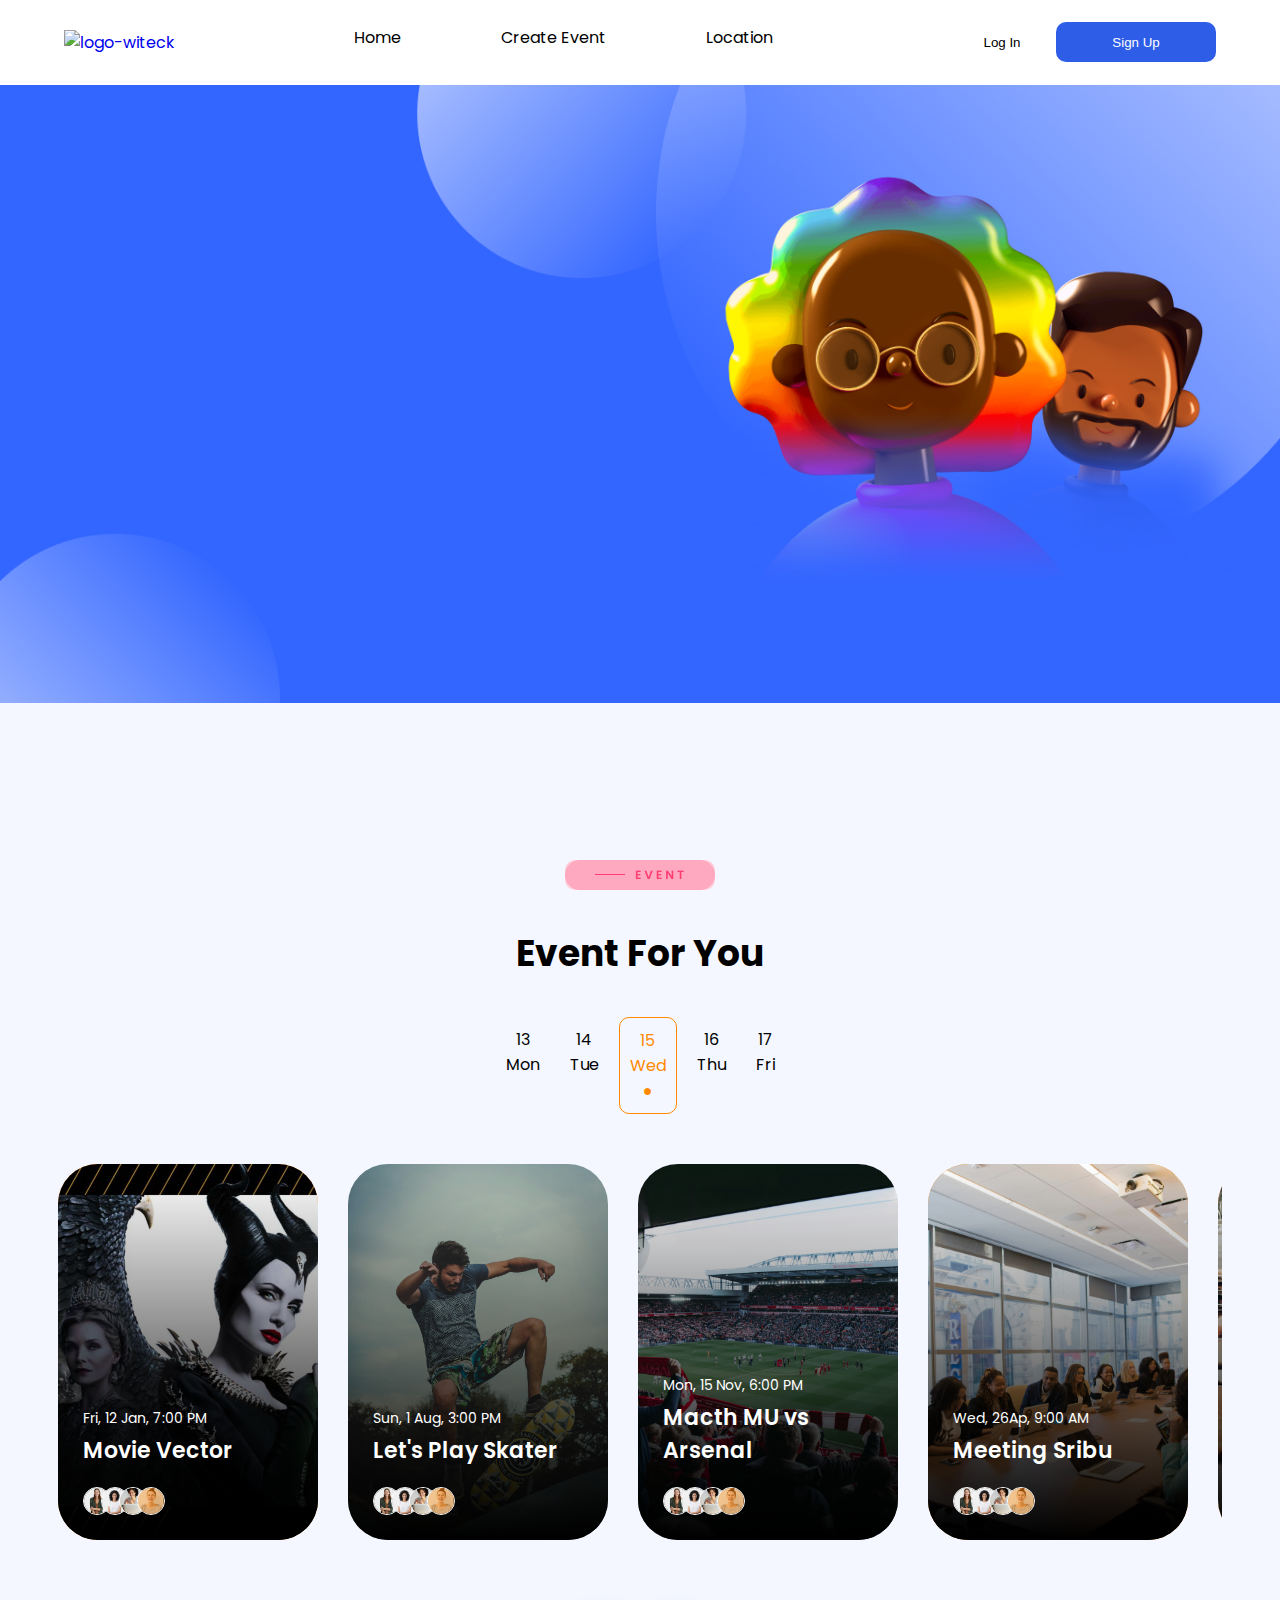
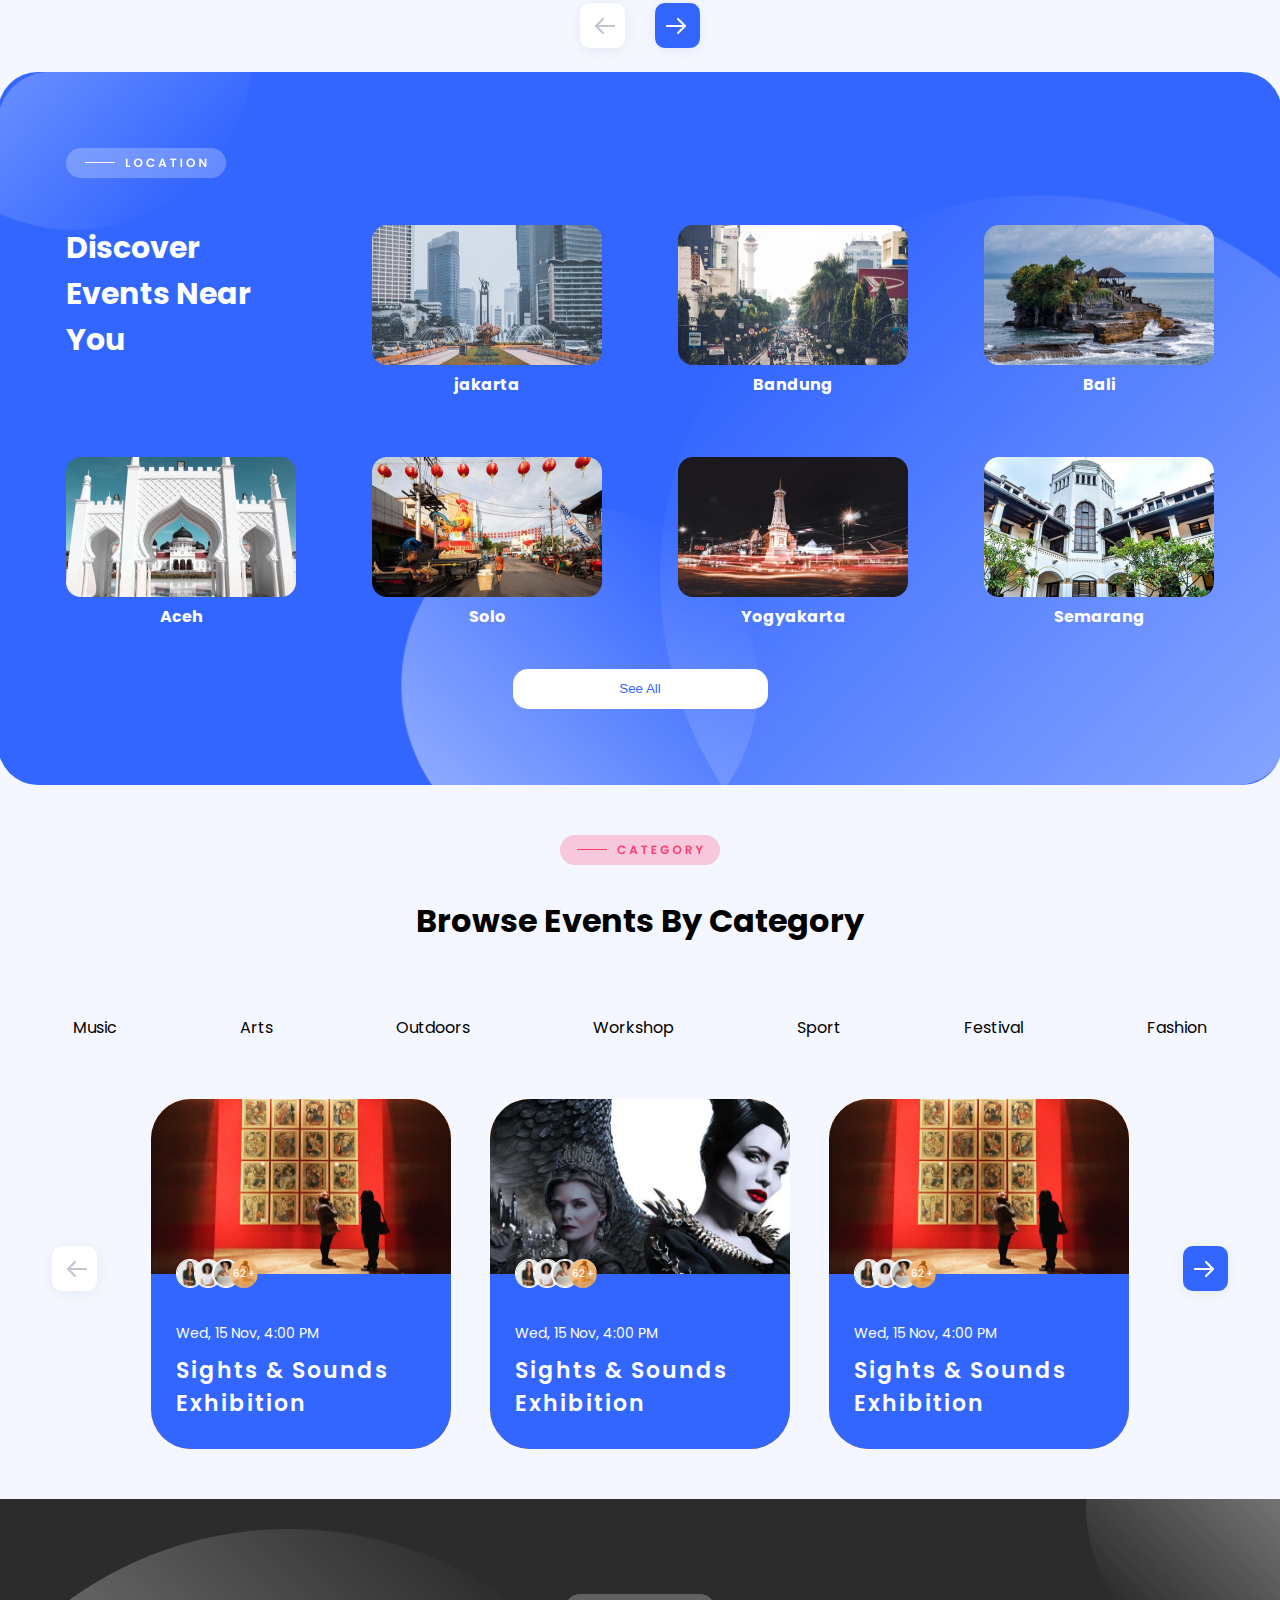
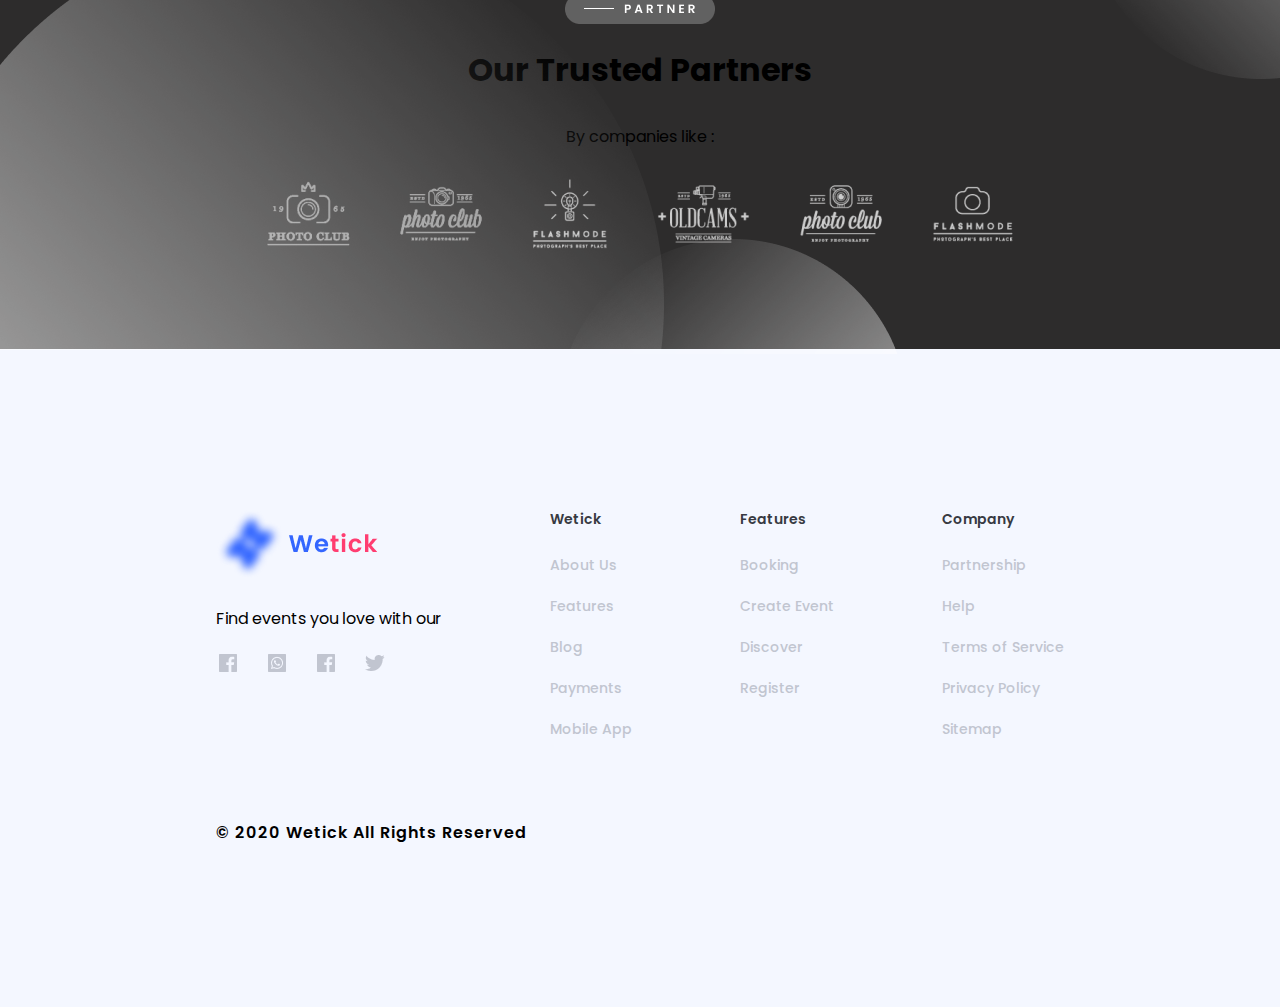
==== commit 4f9a778e: "command content event in index.html" ====
--- a/index.html
+++ b/index.html
@@ -95,29 +95,6 @@
 
         <!-- CONTENT EVENT START -->
         <div id="list-event" class="list-event">
-          <div class="content-event-index">
-            <img src="assets/img/picture-event1.png" alt="event1" />
-            <div class="information-event-index">
-              <div class="date-event-index">
-                <div>Wed, 15 Nov, 4:00 PM</div>
-                <div>Sights & Sounds Exhibition</div>
-              </div>
-              <div class="attende">
-                <div>
-                  <img src="assets/img/people1.png" alt="people1" />
-                </div>
-                <div>
-                  <img src="assets/img/people2.png" alt="people2" />
-                </div>
-                <div>
-                  <img src="assets/img/people3.png" alt="people3" />
-                </div>
-                <div>
-                  <img src="assets/img/people4.png" alt="people4" />
-                </div>
-              </div>
-            </div>
-          </div>
           <!-- <div class="content-event-index">
             <img src="assets/img/picture-event2.png" alt="" />
             <div class="information-event-index">
@@ -503,7 +480,7 @@
         </footer>
 
         <!-- js -->
-        <script src="script/script.js"></script>
+        <script src="assets/script/script.js"></script>
 
         <!-- Feather Icons -->
         <script>
--- a/assets/css/style.css
+++ b/assets/css/style.css
@@ -150,132 +150,233 @@
 
 /* NAVBAR END */
 
-.padding-booking {
-  display: flex;
-  flex-direction: row;
-}
-
 /* tikets start */
-.bg-booking {
-  margin-top: 200px !important;
-  background-color: #ffffff;
-  padding: 140px 120px;
-  border-radius: 20px;
-  width: 100%;
+
+.content-booking {
+  background-color: #fff;
+  margin: auto;
+  margin-top: 200px;
+  margin-bottom: 100px;
+  margin-left: 50px;
+  margin-right: 50px;
+  padding-bottom: 50px;
+  width: auto;
   height: 100%;
-}
-
-.right {
-  display: flex;
-  flex-direction: column;
-  gap: 25px;
-}
-.heading {
-  margin-bottom: 50px;
-}
-.heading {
+  border-radius: 30px;
+  display: flex;
+  box-shadow: 0px 2px 15px rgba(0, 0, 0, 0.1);
+}
+
+.pic-seat2 {
+  display: none;
+}
+
+.pic-seat {
+  display: flex;
+  justify-content: center;
+  align-items: center;
+  width: 100%;
+}
+
+.pic-seat img {
+  width: 500px;
+  height: 409.5px;
+}
+
+.list-title-booking {
+  display: flex;
+  flex-direction: column;
+  margin-top: 70px;
+  margin-right: 50px;
+  width: 100%;
+  height: 100%;
+}
+
+.title {
   display: flex;
   justify-content: space-between;
-  margin-top: 50px;
-}
-
-.heading .headingtext {
+  align-items: center;
+}
+
+.section,
+.text-quantity {
+  font-weight: 600;
+}
+
+.title-ticket {
+  font-weight: 600;
   font-size: 20px;
-}
-
-.available1 {
-  text-align: end;
-}
-
-.shorting {
-  display: flex;
-}
-
-.shorting p {
-  color: red;
-  font-size: 10px;
-  margin: 5px;
-}
-
-.shorting img {
-  margin-top: -10px;
-  width: 50px;
-}
-
-/* tiket end */
-
-/* section1 start */
-.emot1purple {
-  display: flex;
-  width: 100%;
-  justify-content: space-between;
-}
-
-.section1,
-.section2,
-.section3 {
-  display: flex;
-  justify-content: space-between;
-}
-
-.row1 {
-  margin-left: 20px;
-}
-
-.row1 h3 {
-  margin-top: 15px;
-}
-
-.operator {
-  display: flex;
-  margin-top: 25px;
-}
-
-.operators {
-  border: 1px solid gray;
-  padding: 2px 5px;
-  border-radius: 5px;
-}
-
-.operator p {
-  margin: 10px;
-}
-/* ticket end */
-
-/* shorting */
-.section1 .emot1 img {
+  color: black;
+}
+
+.title-price {
+  display: flex;
+  align-items: center;
+  color: #fc1055;
+  font-size: 12px;
+  gap: 15px;
+}
+
+.sorting {
+  background-color: #fff;
+  box-shadow: 0px 8px 15px #1a3c4414;
   width: 45px;
   height: 45px;
-}
-
-/* line */
-.line img {
-  width: 100%;
-}
-
-/* Total */
-.total,
-.ticketdetail {
+  border-radius: 10px;
+  cursor: pointer;
+}
+
+.all-seats {
+  display: flex;
+  flex-direction: column;
+  gap: 50px;
+  margin-top: 70px;
+  width: 100%;
+}
+
+.quantity-price:nth-child(3) {
+  border-bottom: 1px solid #c1c5d040;
+  padding-bottom: 30px;
+}
+
+.quantity-price {
+  display: flex;
+  flex-direction: row;
+  gap: 15px;
+  width: 100%;
+}
+
+.seat-purple {
+  width: 45px;
+  height: 45px;
+  background-color: rgba(241, 234, 255, 1);
+  border-radius: 10px;
+  display: flex;
+  justify-content: center;
+  align-items: center;
+}
+
+.seat-red {
+  width: 45px;
+  height: 45px;
+  background-color: rgba(255, 234, 239, 1);
+  border-radius: 10px;
+  display: flex;
+  justify-content: center;
+  align-items: center;
+}
+
+.seat-orange {
+  width: 45px;
+  height: 45px;
+  background-color: rgba(255, 244, 231, 1);
+  border-radius: 10px;
+  display: flex;
+  justify-content: center;
+  align-items: center;
+}
+
+.quantity-price img {
+  width: 21.38px;
+  height: 22.5px;
+}
+
+.detail-seat {
+  display: flex;
+  flex-direction: column;
+  gap: 10px;
+  flex: 1;
+}
+
+.quantity-seat {
+  display: flex;
+  flex-direction: column;
+  gap: 5px;
+}
+
+.section {
   display: flex;
   justify-content: space-between;
 }
 
-.text2 p {
-  color: #2e5de8;
-}
-
-/* Button */
-.checkout button {
+.price {
+  margin-right: 20px;
+}
+
+.seats {
+  display: flex;
+  justify-content: space-between;
+  font-size: 12px;
+  color: #bdc0c4;
+}
+
+.detail-button-quantity {
+  display: flex;
+  justify-content: space-between;
+  flex-direction: row;
+  gap: 10px;
+  width: 100%;
+  font-size: 12px;
+}
+
+.detail-button-quantity div {
+  display: flex;
+  align-items: center;
+  gap: 10px;
+  color: #373a42;
+}
+
+.text-button button {
+  color: #c1c5d0;
+}
+
+.detail-button-quantity button {
+  width: 30px;
+  height: 30px;
+  font-size: 1em;
+  cursor: pointer;
+  border: 1px solid #ccc;
+  background-color: #fff;
+  border-radius: 5px;
+}
+
+.text-button:nth-child(2) {
+  font-weight: 600;
+}
+
+.list-checkout {
+  display: flex;
+  flex-direction: column;
+  margin-top: 25px;
+  gap: 15px;
+}
+
+.ticket {
+  display: flex;
+  justify-content: space-between;
+  font-size: 15px;
+  font-weight: 600;
+}
+
+.ticket :last-child {
+  color: #3366ff;
+}
+
+.button-checkout {
+  display: flex;
+  width: 100%;
+}
+
+.button-checkout button {
+  background-color: #3366ff;
+  box-shadow: 0px 8px 10px #2395ff4d;
+  color: #ffffff;
+  font-size: 16px;
+  margin-top: 50px;
   width: 315px;
   height: 55px;
-  color: #ffffff;
-  font-size: 20px;
-  background-color: #2e5de8;
-  border-radius: 20px;
-  margin-top: 3rem;
-  margin-bottom: 10rem;
-}
-
+  border-radius: 15px;
+}
 /* PAYMENT START*/
 .bg {
   margin-top: 200px !important;
@@ -488,10 +589,8 @@
 
 .navigation-side-content {
   display: flex;
-}
-
-.name-profile4 p {
-  margin-left: 20px;
+  flex-direction: row;
+  gap: 20px;
 }
 
 .name-profile8 {
@@ -1152,6 +1251,12 @@
   font-weight: 500;
 }
 
+.heading-category {
+  display: flex;
+  flex-direction: column;
+  gap: 25px;
+}
+
 /* sponsor */
 .bg-sponsor {
   background-color: rgb(45, 44, 44);
@@ -1344,7 +1449,7 @@
 
 /* Media Querie */
 /* Mobile Phone */
-@media (max-width: 576px) {
+@media (max-width: 992px) {
   html {
     font-size: 75%;
   }
@@ -1364,6 +1469,14 @@
     justify-content: center;
   }
 
+  /* sig-in & sign-up*/
+  .auth-container > div:first-child {
+    display: none;
+  }
+  .auth-container > div:last-child {
+    width: 100%;
+  }
+
   /* NAVBAR */
   .button-hamburger-menu {
     display: inline-block;
@@ -1373,9 +1486,6 @@
     display: inline-block;
   }
 
-  .container-fluid {
-    display: none;
-  }
   .navbar-nav,
   .button {
     display: flex;
@@ -1436,6 +1546,53 @@
     display: flex;
     flex-direction: column;
     gap: 50px;
+  }
+
+  .various-category {
+    overflow-x: scroll;
+  }
+
+  .parent-category {
+    overflow-x: scroll;
+  }
+
+  /* Booking */
+  /* booking */
+  .content-booking {
+    display: flex;
+    flex-direction: column;
+    width: 85%;
+    height: 85%;
+  }
+
+  .pic-seat img {
+    width: 100%;
+    height: 100%;
+  }
+  .list-title-booking {
+    width: 100%;
+    padding-left: 20px;
+    padding-right: 20px;
+  }
+  .button-checkout {
+    justify-content: center;
+  }
+
+  .pic-seat {
+    display: none;
+  }
+
+  .pic-seat2 {
+    display: flex;
+    justify-content: center;
+    align-items: center;
+    width: 100%;
+    margin-top: 60px;
+  }
+
+  .pic-seat2 img {
+    width: 277px;
+    height: 227px;
   }
 
   /* Event */
@@ -1526,3 +1683,92 @@
     flex-wrap: wrap;
   }
 }
+
+/* sign-in */
+.auth-container {
+  display: flex;
+  height: 100vh;
+}
+
+.left-container {
+  background-color: #3366ff;
+  flex: 60%;
+  display: flex;
+  justify-content: center;
+  align-items: center;
+}
+
+.right-container {
+  flex: 40%;
+  display: flex;
+  justify-content: center;
+  align-items: center;
+}
+
+form {
+  max-width: 315px;
+  width: 100%;
+  display: flex;
+  flex-direction: column;
+  gap: 20px;
+}
+
+form .input-wrapper-sign-in {
+  display: flex;
+  border: 1px solid #c1c5d0;
+  height: 55px;
+  border-radius: 15px;
+  overflow: hidden;
+}
+
+.input-wrapper-sign-in button {
+  background-color: transparent;
+  width: 55px;
+}
+
+form .input-wrapper-sign-in input {
+  width: 100%;
+  height: 100%;
+  box-sizing: border-box;
+  padding: 0px 25px;
+  font-size: 14px;
+  background-color: #ffffff;
+}
+
+.button-sign-in {
+  background-color: #3366ff;
+  border: none;
+  border-radius: 10px;
+  color: #fff;
+  width: 100%;
+  height: 55px;
+}
+.text-forgot {
+  color: #3366ff;
+  font-size: 14px;
+  text-align: end;
+}
+
+.or-sign {
+  text-align: center;
+  color: #373a42;
+  font-size: 14px;
+  letter-spacing: 0.5px;
+  margin-top: 20px;
+}
+
+.logo-alt {
+  margin-top: 10px;
+  text-align: center;
+  display: flex;
+  justify-content: center;
+  gap: 10px;
+}
+
+.logo-alt button {
+  border: 1px solid #3366ff;
+  border-radius: 6px;
+  background-color: #fff;
+  width: 95px;
+  height: 55px;
+}
